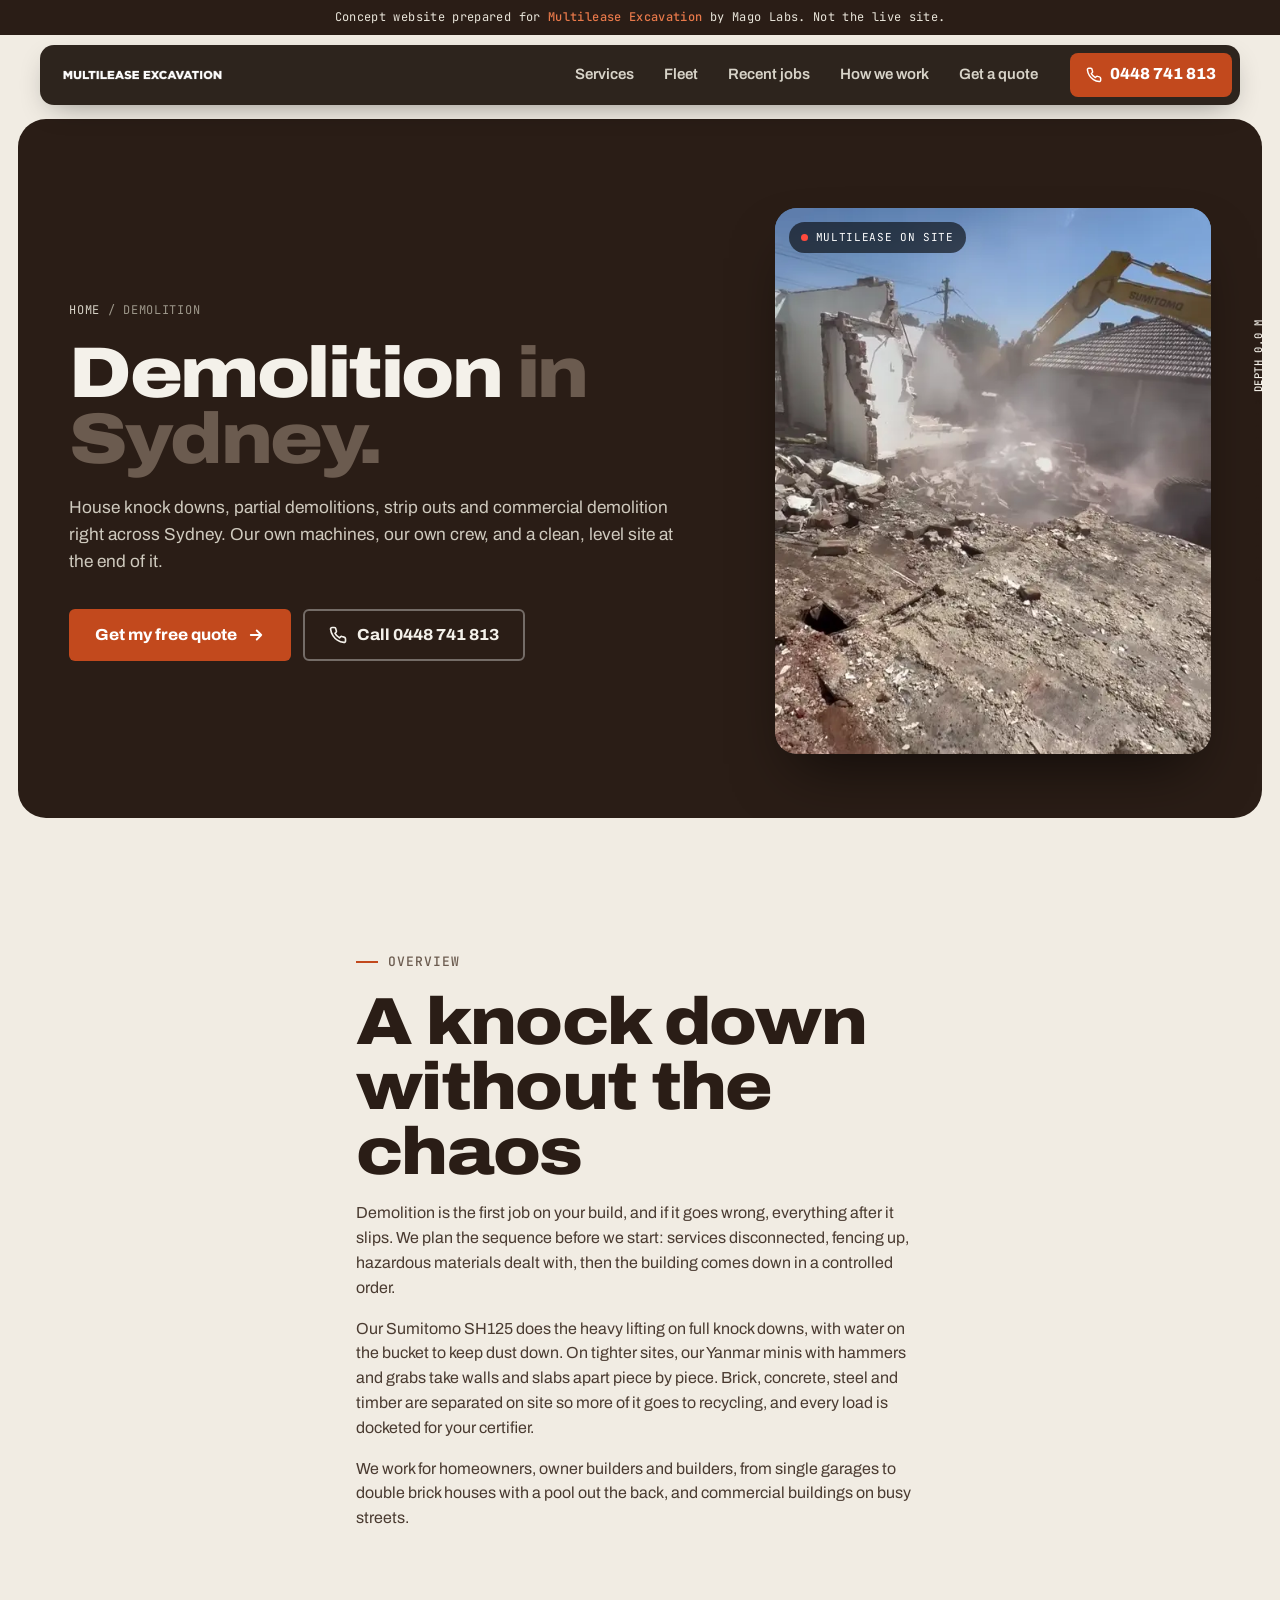
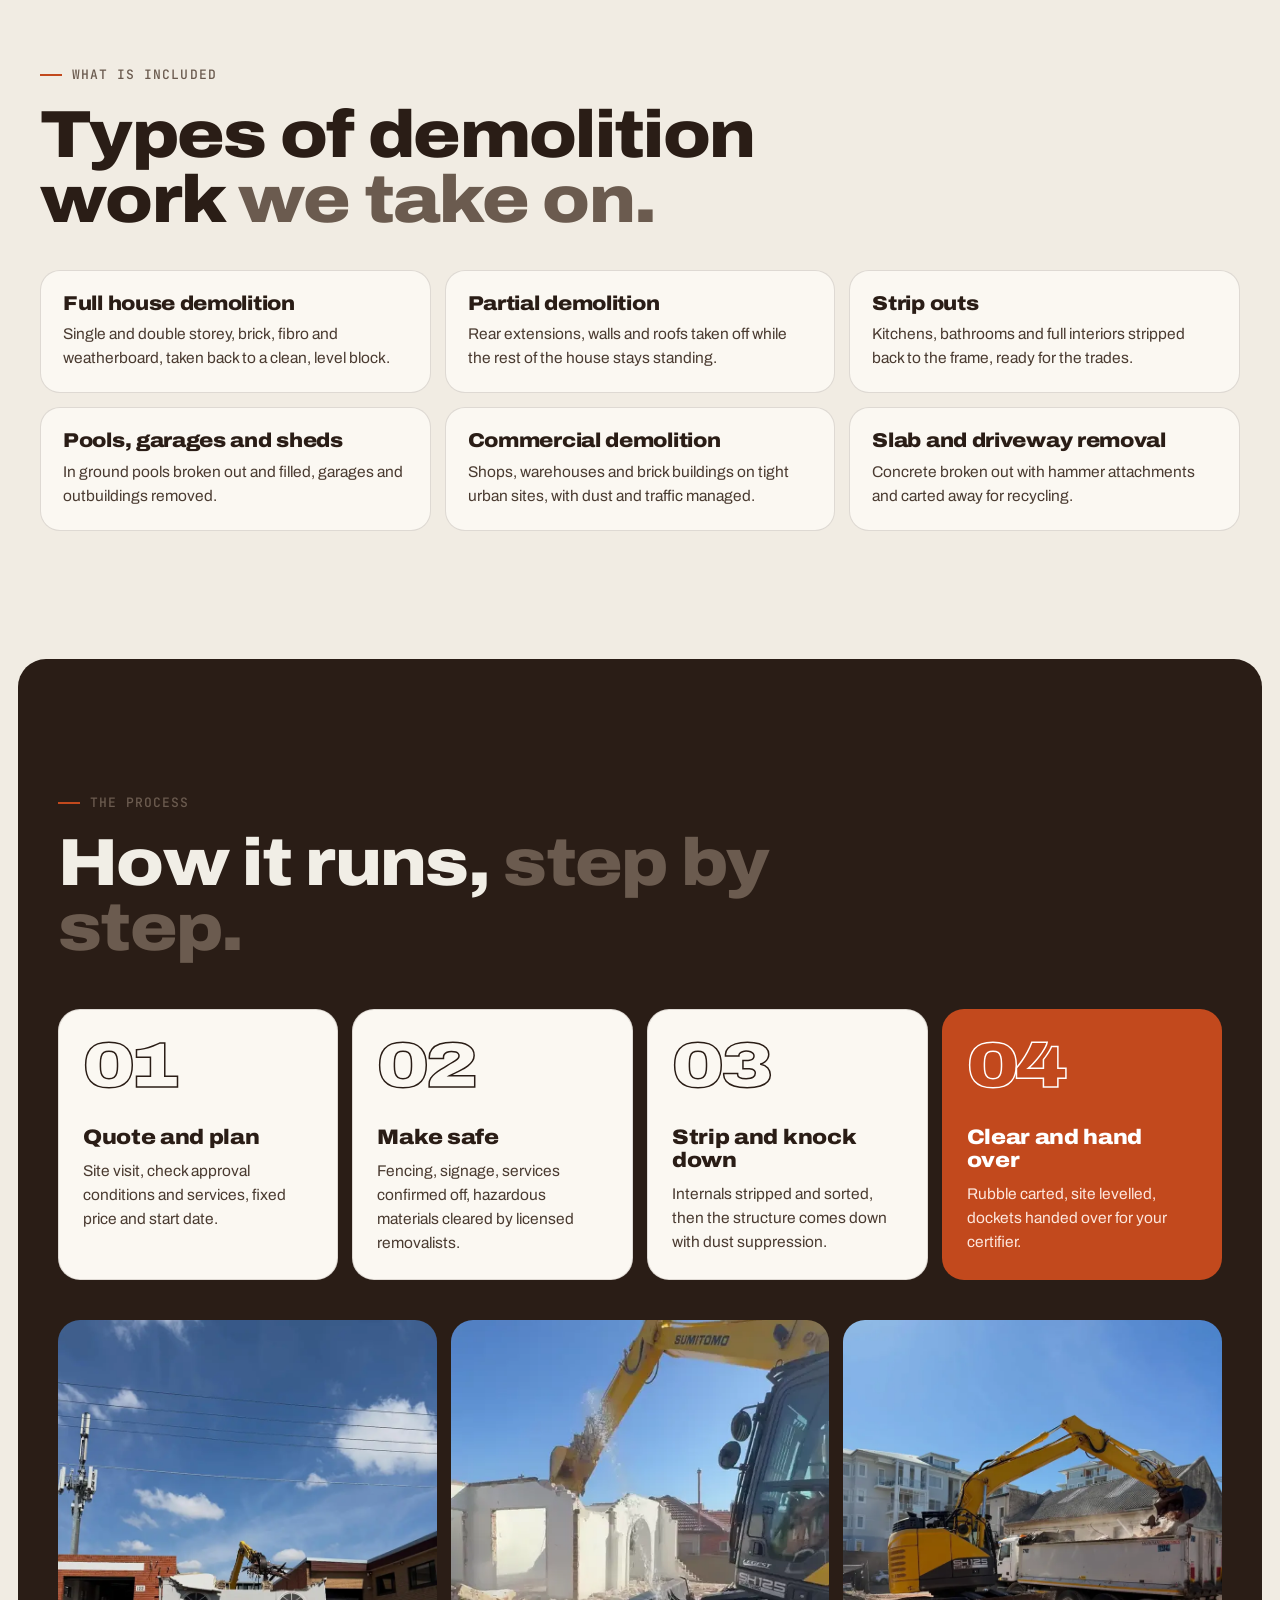
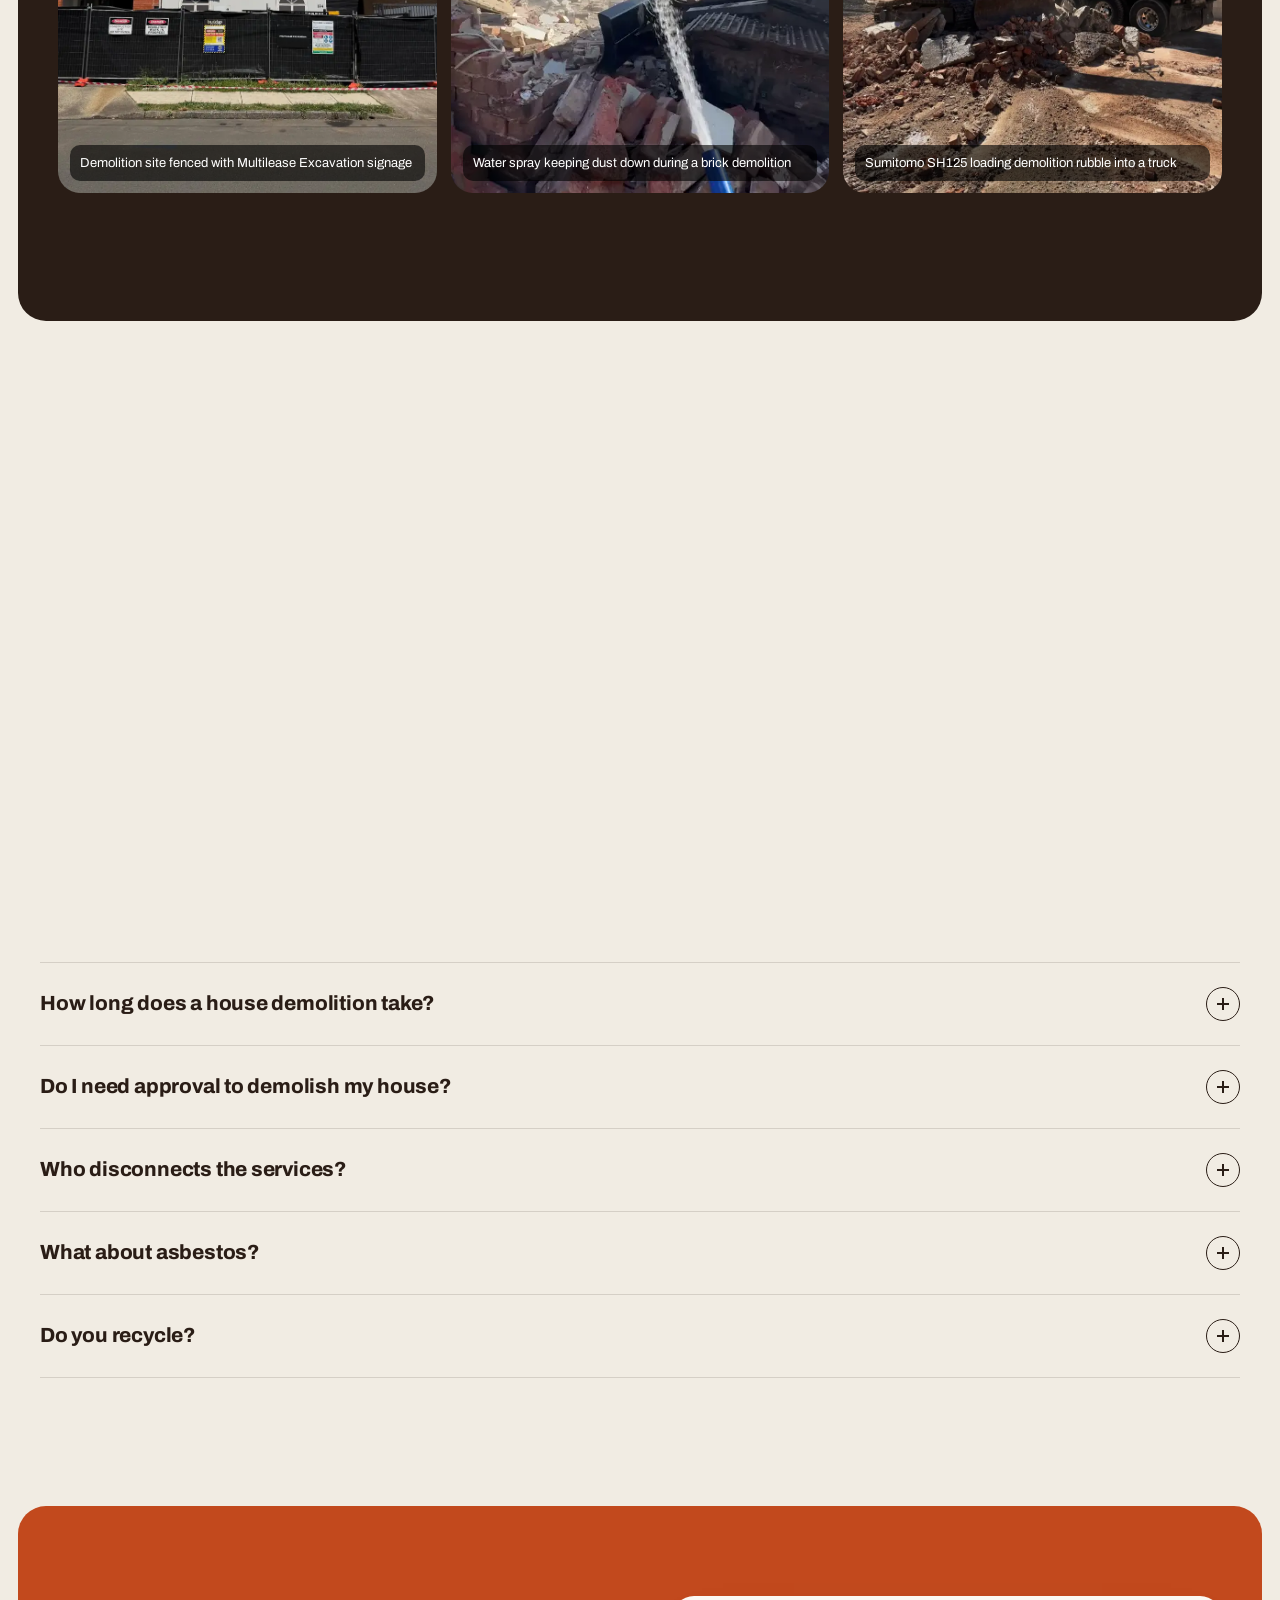
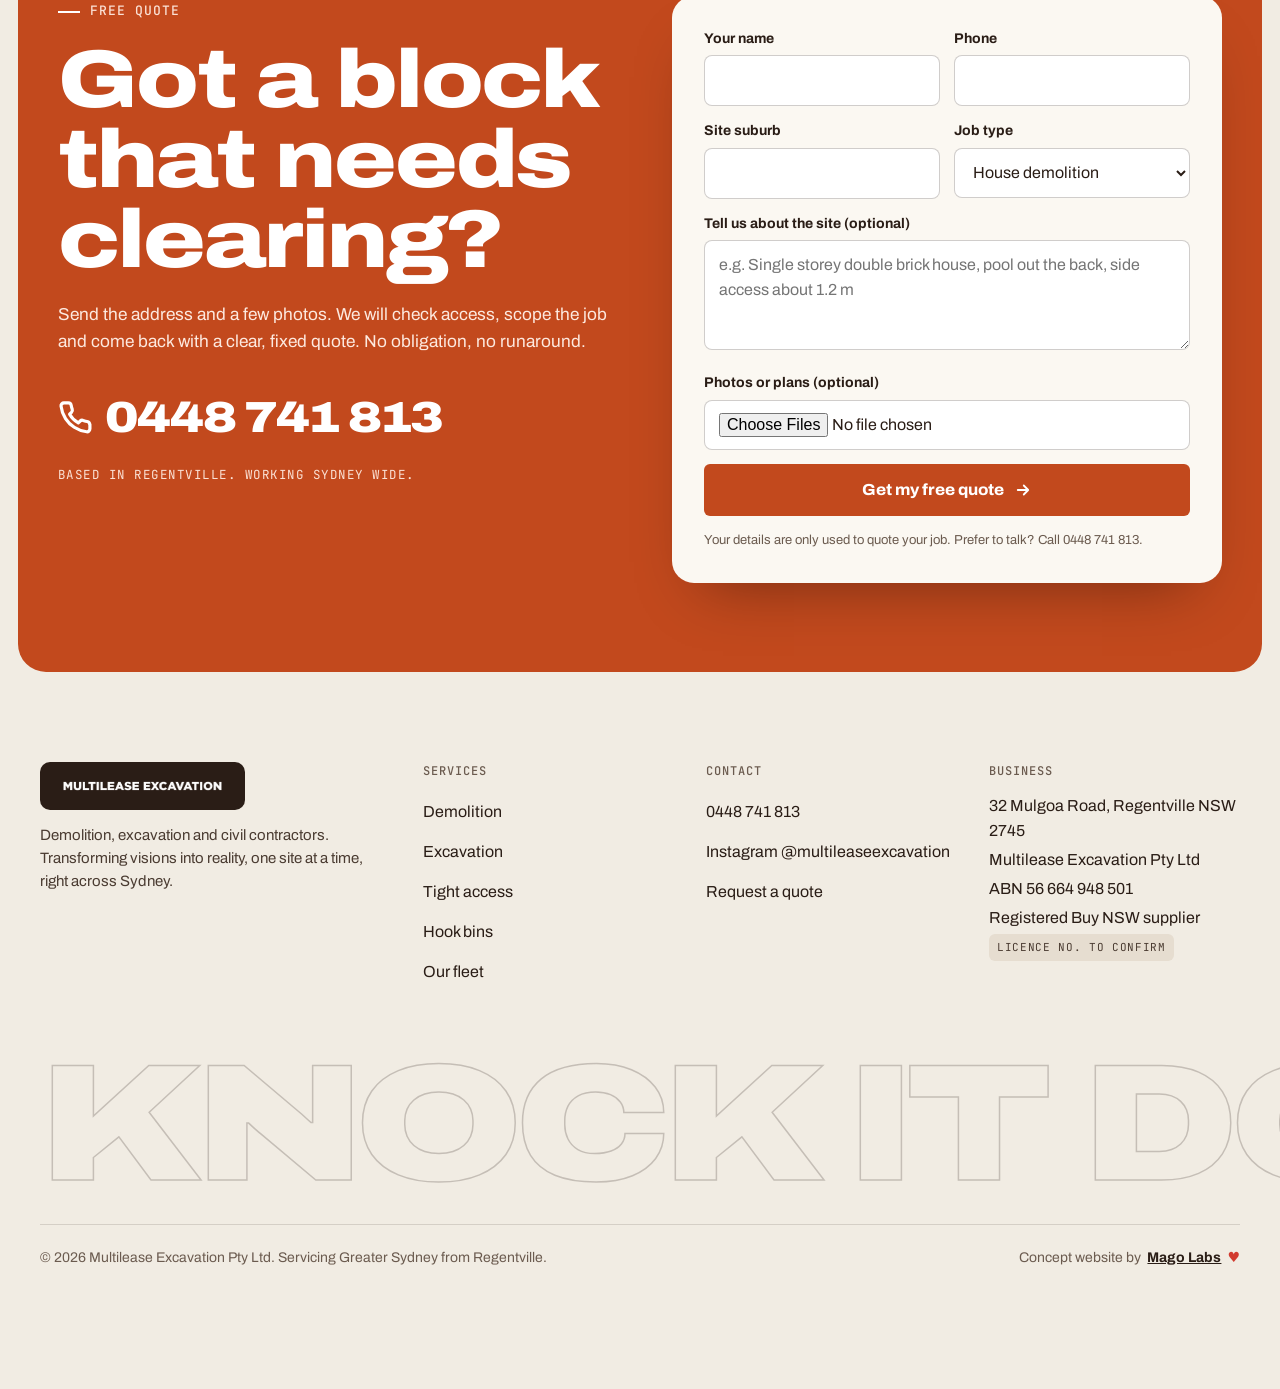
==== demolition-sydney.html @ 4585ec2b "Add Multilease Excavation concept website Homepage plus demolition, excavation, tight access and hoo" ====
<!doctype html>
<html lang="en-AU">
<head>
<meta charset="utf-8">
<meta name="viewport" content="width=device-width, initial-scale=1, viewport-fit=cover">
<title>Demolition Sydney | House & Commercial Demolition | Multilease Excavation</title>
<meta name="description" content="House, garage, pool and commercial demolition across Sydney. Strip outs, partial demos and full knock downs with our own machines, dust control and recycling. Free quote.">
<meta name="robots" content="noindex, nofollow">
<meta name="theme-color" content="#2a1d16">
<meta property="og:type" content="website">
<meta property="og:title" content="Demolition Sydney | House & Commercial Demolition | Multilease Excavation">
<meta property="og:description" content="House, garage, pool and commercial demolition across Sydney. Strip outs, partial demos and full knock downs with our own machines, dust control and recycling. Free quote.">
<meta property="og:image" content="media/sh125-loading.webp">
<meta property="og:locale" content="en_AU">
<link rel="icon" href="media/apple-touch-icon.png">
<link rel="apple-touch-icon" href="media/apple-touch-icon.png">
<link rel="preconnect" href="https://fonts.googleapis.com">
<link rel="preconnect" href="https://fonts.gstatic.com" crossorigin>
<link href="https://fonts.googleapis.com/css2?family=Archivo:wdth,wght@62..125,400..900&family=JetBrains+Mono:wght@500&display=swap" rel="stylesheet">
<script>document.documentElement.classList.add('js')</script>
<script type="application/ld+json">{"@context": "https://schema.org", "@type": "GeneralContractor", "name": "Multilease Excavation Pty Ltd", "alternateName": "Multilease Excavation", "description": "Sydney demolition and excavation contractor with its own fleet: house and commercial demolition, strip outs, bulk and tight access excavation, site clean up and hook bins.", "telephone": "+61 448 741 813", "image": "media/sh125-loading.webp", "logo": "media/logo-square.png", "address": {"@type": "PostalAddress", "streetAddress": "32 Mulgoa Road", "addressLocality": "Regentville", "addressRegion": "NSW", "postalCode": "2745", "addressCountry": "AU"}, "areaServed": [{"@type": "City", "name": "Sydney"}, "Penrith", "Western Sydney", "Inner West", "North Shore", "South West Sydney"], "identifier": {"@type": "PropertyValue", "propertyID": "ABN", "value": "56 664 948 501"}, "sameAs": ["https://www.instagram.com/multileaseexcavation/"], "knowsAbout": ["Demolition", "Excavation", "Tight access excavation", "Strip outs", "Site clean up", "Hook bins", "OSD tank excavation"]}</script>
<script type="application/ld+json">{"@context": "https://schema.org", "@type": "FAQPage", "mainEntity": [{"@type": "Question", "name": "How long does a house demolition take?", "acceptedAnswer": {"@type": "Answer", "text": "Most single houses come down and are carted away in a few days to a week once the site is made safe. Double brick, pools, slabs and tight access add time. We give you a start date and a realistic finish date in the quote."}}, {"@type": "Question", "name": "Do I need approval to demolish my house?", "acceptedAnswer": {"@type": "Answer", "text": "Usually yes. In NSW most demolitions need a DA or a complying development certificate. Your builder or certifier normally organises it, and we work to the conditions on that approval."}}, {"@type": "Question", "name": "Who disconnects the services?", "acceptedAnswer": {"@type": "Answer", "text": "Electricity, gas, water and sewer must be disconnected or capped before demolition. We tell you exactly what needs to be done and when, so nothing holds up the start date."}}, {"@type": "Question", "name": "What about asbestos?", "acceptedAnswer": {"@type": "Answer", "text": "Asbestos is removed by a licensed removalist under NSW rules before the main demolition, and a clearance certificate is issued. We have taken down asbestos garages and plan the job around it."}}, {"@type": "Question", "name": "Do you recycle?", "acceptedAnswer": {"@type": "Answer", "text": "Yes. Brick, concrete, steel, timber and green waste are separated on site wherever possible, so less goes to landfill."}}]}</script>
<script type="application/ld+json">{"@context": "https://schema.org", "@type": "BreadcrumbList", "itemListElement": [{"@type": "ListItem", "position": 1, "name": "Home", "item": "index.html"}, {"@type": "ListItem", "position": 2, "name": "Demolition", "item": "demolition-sydney.html"}]}</script>
<script type="application/ld+json">{"@context": "https://schema.org", "@type": "Service", "serviceType": "Demolition", "provider": {"@type": "GeneralContractor", "name": "Multilease Excavation Pty Ltd", "telephone": "+61 448 741 813"}, "areaServed": {"@type": "City", "name": "Sydney"}, "description": "House, garage, pool and commercial demolition across Sydney. Strip outs, partial demos and full knock downs with our own machines, dust control and recycling. Free quote."}</script>
<style>:root{
  --bg:#f1ece3; --card:#fbf8f2; --ink:#2a1d16; --ink-2:#4a3b31; --muted:#6b5b4f;
  --line:rgba(42,29,22,.14); --accent:#c2491d; --accent-ink:#fff; --accent-dk:#963511; --accent-lt:#e8794a;
  --r-card:28px; --r-btn:6px; --max:1320px; --gut:clamp(16px,4vw,40px);
  --ease:cubic-bezier(.2,.7,.1,1); --ease-out:cubic-bezier(.16,1,.3,1);
  --font:"Archivo",system-ui,-apple-system,"Segoe UI",sans-serif;
  --mono:"JetBrains Mono",ui-monospace,SFMono-Regular,Menlo,monospace;
}
*{box-sizing:border-box;margin:0;padding:0}
html{-webkit-text-size-adjust:100%;scroll-behavior:smooth;scroll-padding-top:96px}
body{background:var(--bg);color:var(--ink);font-family:var(--font);font-size:clamp(16px,1.1vw,18px);line-height:1.55;-webkit-font-smoothing:antialiased;-webkit-tap-highlight-color:transparent;overflow-x:hidden}
img,video{display:block;max-width:100%}
a{color:inherit}
button,input,select,textarea{font:inherit;color:inherit}
:focus-visible{outline:3px solid var(--accent);outline-offset:3px;border-radius:4px}
.wrap{max-width:var(--max);margin:0 auto;padding:0 var(--gut)}
.sr{position:absolute;width:1px;height:1px;overflow:hidden;clip:rect(0 0 0 0);white-space:nowrap}
.skip{position:absolute;left:-999px;top:8px;z-index:200;background:var(--ink);color:#fff;padding:10px 14px;border-radius:6px}
.skip:focus{left:8px}

/* type */
.label{font-family:var(--mono);font-size:13px;font-weight:500;letter-spacing:.08em;text-transform:uppercase;color:var(--muted);display:inline-flex;align-items:center;gap:10px}
.label::before{content:"";width:22px;height:2px;background:var(--accent)}
.dark .label{color:#b9b4a8}
h1,h2,h3{font-weight:850;font-stretch:112%;letter-spacing:-.025em;line-height:.98}
h2{font-size:clamp(38px,5.2vw,68px);margin-top:18px}
h2 .soft,h1 .soft{color:var(--muted)}
.dark h2 .soft{color:#8f8a7e}
h3{font-size:clamp(22px,2vw,28px);line-height:1.08;letter-spacing:-.015em}
.lede{font-size:clamp(17px,1.35vw,20px);color:var(--ink-2);max-width:62ch;margin-top:22px}
.dark .lede{color:#c9c4b8}
.mono{font-family:var(--mono);font-size:12.5px;letter-spacing:.04em;text-transform:uppercase}

/* buttons */
.btn{display:inline-flex;align-items:center;justify-content:center;gap:10px;min-height:52px;padding:0 24px;border-radius:var(--r-btn);font-weight:750;font-stretch:105%;text-decoration:none;border:2px solid transparent;cursor:pointer;position:relative;overflow:hidden;isolation:isolate;transition:transform .2s var(--ease-out)}
.btn:active{transform:translateY(1px) scale(.985)}
.btn-primary{background:var(--accent);color:var(--accent-ink)}
.btn-primary::after{content:"";position:absolute;inset:0;background:var(--accent-dk);transform:translateY(101%);transition:transform .45s var(--ease-out);z-index:-1}
.btn-primary:hover{color:#fff}
.btn-primary:hover::after{transform:translateY(0)}
.btn-ghost{border-color:currentColor;background:transparent}
.btn-ghost:hover{background:rgba(255,255,255,.08)}
.btn svg{width:18px;height:18px;flex:none}
.btn .arrow{transition:transform .35s var(--ease-out)}
.btn:hover .arrow{transform:translateX(4px)}

/* demo banner */
.demo-banner{background:var(--ink);color:#e9e5da;font-family:var(--mono);font-size:12px;letter-spacing:.03em;text-align:center;padding:9px 16px;line-height:1.4}
.demo-banner strong{color:var(--accent-lt);font-weight:500}

/* header */
.header{position:sticky;top:10px;z-index:90;padding:0 var(--gut);margin-top:10px}
.nav{max-width:var(--max);margin:0 auto;background:rgba(31,21,15,.93);backdrop-filter:blur(10px);-webkit-backdrop-filter:blur(10px);border-radius:14px;display:flex;align-items:center;gap:18px;padding:8px 8px 8px 18px;color:#f3f0e8;box-shadow:0 10px 30px -12px rgba(0,0,0,.45)}
.brand{display:flex;align-items:center;flex:none;min-height:44px}
.brand img{height:20px;width:auto}
.nav-links{display:flex;gap:2px;margin-left:auto;list-style:none}
.nav-links a{display:flex;align-items:center;min-height:44px;padding:0 14px;text-decoration:none;font-size:15px;font-weight:600;color:#d8d4c9;border-radius:8px;transition:color .2s,background .2s}
.nav-links a:hover{color:#fff;background:rgba(255,255,255,.07)}
.nav-call{display:inline-flex;align-items:center;gap:8px;min-height:44px;padding:0 16px;border-radius:8px;background:var(--accent);color:#fff;font-weight:800;text-decoration:none;white-space:nowrap}
.nav-call svg{width:16px;height:16px}
.menu-btn{display:none;margin-left:auto;width:44px;height:44px;border:0;background:transparent;color:#fff;cursor:pointer;border-radius:8px}
.menu-btn span{display:block;width:20px;height:2px;background:currentColor;margin:5px auto;transition:transform .3s var(--ease-out),opacity .2s}
.menu-open .menu-btn span:nth-child(1){transform:translateY(7px) rotate(45deg)}
.menu-open .menu-btn span:nth-child(2){opacity:0}
.menu-open .menu-btn span:nth-child(3){transform:translateY(-7px) rotate(-45deg)}
@media (max-width:960px){
  .nav-links{display:none;position:absolute;left:var(--gut);right:var(--gut);top:calc(100% + 8px);flex-direction:column;background:#1f150f;border-radius:14px;padding:10px}
  .menu-open .nav-links{display:flex}
  .nav-links a{font-size:18px;min-height:52px}
  .menu-btn{display:block}
  .nav-call .t{display:none}
  .nav-call{padding:0 14px}
}

/* sections */
section{position:relative}
.sec{padding:clamp(72px,10vw,150px) 0}
.band{background:var(--ink);color:#f1eee6;border-radius:var(--r-card);margin:0 clamp(8px,1.4vw,18px)}
.head{max-width:860px}
.head-row{display:flex;justify-content:space-between;align-items:flex-end;gap:32px;flex-wrap:wrap}

/* hero */
.hero{margin:14px clamp(8px,1.4vw,18px) 0;background:var(--ink);color:#f4f1ea;border-radius:var(--r-card);overflow:hidden;position:relative}
.hero::before{content:"";position:absolute;inset:0;background:repeating-linear-gradient(90deg,rgba(255,255,255,.035) 0 1px,transparent 1px 120px);pointer-events:none}
.hero-grid{display:grid;grid-template-columns:1.25fr .9fr;gap:clamp(24px,4vw,64px);align-items:center;padding:clamp(48px,7vw,96px) clamp(20px,4vw,64px) clamp(40px,5vw,72px);max-width:1440px;margin:0 auto;position:relative}
.hero h1{font-size:clamp(56px,8.4vw,124px);line-height:.9;letter-spacing:-.035em;font-stretch:118%}
.hero h1 .kicker{display:flex;align-items:center;gap:10px;font-family:var(--mono);font-size:13px;font-weight:500;letter-spacing:.1em;text-transform:uppercase;color:#bdb8ac;margin-bottom:26px;font-stretch:100%}
.hero h1 .kicker i{width:8px;height:8px;border-radius:50%;background:var(--accent-lt);box-shadow:0 0 0 0 rgba(232,121,74,.6);animation:ping 2.2s infinite}
@keyframes ping{70%{box-shadow:0 0 0 10px rgba(232,121,74,0)}100%{box-shadow:0 0 0 0 rgba(232,121,74,0)}}
.hero h1 .ln{display:block;overflow:hidden;padding-bottom:.06em}
.hero h1 .ln>span{display:inline-block}
.hero h1 .ln.y>span{color:var(--accent-lt)}
.hero .lede{color:#cfcabe;max-width:54ch}
.hero-ctas{display:flex;flex-wrap:wrap;gap:12px;margin-top:34px}
.hero-ctas .btn-ghost{color:#f4f1ea;border-color:rgba(255,255,255,.35)}
.chips{display:flex;flex-wrap:wrap;gap:8px;margin-top:34px;list-style:none}
.chips li{font-family:var(--mono);font-size:12px;letter-spacing:.04em;text-transform:uppercase;border:1px solid rgba(255,255,255,.18);border-radius:999px;padding:8px 12px;color:#d6d1c5}
.hero-media{position:relative;justify-self:end;width:min(100%,460px)}
.vcard{position:relative;border-radius:22px;overflow:hidden;background:#222;aspect-ratio:4/5;box-shadow:0 30px 60px -20px rgba(0,0,0,.6)}
.vcard video,.vcard img{width:100%;height:100%;object-fit:cover}
.vcard .tag{position:absolute;left:14px;top:14px;display:flex;align-items:center;gap:8px;background:rgba(0,0,0,.6);backdrop-filter:blur(6px);color:#fff;border-radius:999px;padding:7px 12px;font-family:var(--mono);font-size:11px;letter-spacing:.06em;text-transform:uppercase}
.vcard .tag i{width:7px;height:7px;border-radius:50%;background:#ff4a3d}
.hero-media .mini{position:absolute;left:-18%;bottom:-6%;width:44%;aspect-ratio:3/4;border-radius:16px;overflow:hidden;border:4px solid var(--ink);box-shadow:0 20px 40px -12px rgba(0,0,0,.6)}
.hero-media .mini img{width:100%;height:100%;object-fit:cover}
.hero-media .spec{position:absolute;right:-10px;top:12%;background:var(--accent);color:#fff;border-radius:12px;padding:12px 14px;font-family:var(--mono);font-size:11.5px;line-height:1.35;text-transform:uppercase;letter-spacing:.04em;box-shadow:0 14px 30px -10px rgba(0,0,0,.5)}
.hero-media .spec b{display:block;font-family:var(--font);font-size:26px;font-weight:900;font-stretch:115%;letter-spacing:-.02em;text-transform:none}
@media (max-width:960px){
  .hero-grid{grid-template-columns:1fr}
  .hero-media{justify-self:center;width:min(86%,420px);margin:20px auto 30px}
  .hero-media .mini{left:-10%}
  .hero-media .spec{right:-6px}
}

/* marquee */
.proof{padding:28px 0 0}
.marquee{overflow:hidden;border-block:1px solid var(--line);padding:16px 0;mask-image:linear-gradient(90deg,transparent,#000 8%,#000 92%,transparent)}
.marquee-track{display:flex;gap:48px;width:max-content;animation:mq 38s linear infinite}
.marquee span{font-weight:800;font-stretch:115%;font-size:clamp(18px,2vw,26px);letter-spacing:-.01em;display:flex;align-items:center;gap:48px;white-space:nowrap}
.marquee span::after{content:"";width:10px;height:10px;background:var(--accent);transform:rotate(45deg)}
@keyframes mq{to{transform:translateX(-50%)}}
.stats{display:grid;grid-template-columns:repeat(4,1fr);gap:0;margin-top:clamp(36px,5vw,64px)}
.stat{padding:8px 24px 8px 0;border-right:1px solid var(--line);margin-right:24px}
.stat:last-child{border:0;margin:0}
.stat b{display:block;white-space:nowrap;font-size:clamp(44px,5vw,76px);font-weight:900;font-stretch:120%;letter-spacing:-.04em;line-height:.95}
.stat b small{font-size:.45em;letter-spacing:0;margin-left:4px}
.stat p{color:var(--muted);font-size:15px;margin-top:10px;max-width:28ch}
@media (max-width:860px){.stats{grid-template-columns:1fr 1fr;row-gap:32px}.stat b{font-size:clamp(40px,12vw,56px)}.stat:nth-child(2){border:0;margin:0}}

/* problem */
.problem-grid{display:grid;grid-template-columns:1.1fr .9fr;gap:clamp(32px,6vw,96px);align-items:start}
.quote-stack{display:grid;gap:12px;margin-top:8px}
.qbubble{background:var(--card);border:1px solid var(--line);border-radius:18px;padding:18px 20px;font-size:17px;line-height:1.45}
.qbubble small{display:block;font-family:var(--mono);font-size:11.5px;text-transform:uppercase;letter-spacing:.05em;color:var(--muted);margin-top:8px}
.qbubble:nth-child(2){margin-left:10%}
.qbubble:nth-child(3){margin-left:4%}
.answer{margin-top:28px;font-size:clamp(22px,2.2vw,30px);font-weight:800;font-stretch:110%;letter-spacing:-.02em;line-height:1.15}
.answer mark{background:linear-gradient(transparent 58%,rgba(194,73,29,.32) 58%);color:inherit;padding:0 2px}
@media (max-width:860px){.problem-grid{grid-template-columns:1fr}}

/* services */
.svc-grid{display:grid;grid-template-columns:repeat(6,1fr);gap:14px;margin-top:clamp(40px,5vw,64px)}
.svc{grid-column:span 2;background:var(--card);border:1px solid var(--line);border-radius:var(--r-card);padding:26px;display:flex;flex-direction:column;gap:14px;text-decoration:none;position:relative;overflow:hidden;min-height:300px;transition:transform .4s var(--ease-out),box-shadow .4s var(--ease-out)}
.svc:nth-child(4),.svc:nth-child(5){grid-column:span 3}
.svc:hover{transform:translateY(-4px);box-shadow:0 24px 40px -24px rgba(0,0,0,.35)}
.svc .num{font-family:var(--mono);font-size:12px;color:var(--muted)}
.svc h3{margin-top:auto}
.svc p{color:var(--ink-2);font-size:16px}
.svc .go{display:inline-flex;align-items:center;gap:8px;font-weight:750;font-size:15px}
.svc .go svg{width:16px;height:16px;transition:transform .35s var(--ease-out)}
.svc:hover .go svg{transform:translateX(5px)}
.svc .thumb{position:absolute;right:-30px;top:-30px;width:150px;height:150px;border-radius:50%;overflow:hidden;opacity:.95;transition:transform .6s var(--ease-out)}
.svc .thumb img{width:100%;height:100%;object-fit:cover}
.svc:hover .thumb{transform:scale(1.08) rotate(-4deg)}
.svc.feature{background:var(--ink);color:#f1eee6;border-color:transparent}
.svc.feature p{color:#c9c4b8}
.svc.feature .num{color:#9d978a}
@media (max-width:960px){.svc,.svc:nth-child(4),.svc:nth-child(5){grid-column:span 3}}
@media (max-width:640px){.svc-grid{grid-template-columns:1fr}.svc,.svc:nth-child(4),.svc:nth-child(5){grid-column:auto;min-height:0;padding-top:120px}}

/* story */
.story{padding:clamp(72px,10vw,140px) 0}
.story-steps{list-style:none;display:grid;gap:28px;margin-top:48px}
.step{display:grid;grid-template-columns:1fr 1fr;gap:28px;align-items:center}
.step .media{border-radius:22px;overflow:hidden;aspect-ratio:4/5;background:#222;max-height:72vh}
.step .media img,.step .media video{width:100%;height:100%;object-fit:cover}
.step .n{font-family:var(--mono);color:var(--accent-lt);font-size:13px;letter-spacing:.08em}
.step h3{font-size:clamp(30px,3.6vw,52px);margin:10px 0 14px;font-stretch:115%}
.step p{color:#c9c4b8;max-width:44ch}
@media (max-width:760px){.step{grid-template-columns:1fr}.step .media{aspect-ratio:4/3}}
/* pinned mode (desktop, motion allowed) */
.story.pin{padding:0}
.story.pin .story-scroller{height:calc(var(--steps) * 85vh + 100vh);position:relative}
.story.pin .story-sticky{position:sticky;top:0;height:100vh;padding-top:110px!important;display:grid;grid-template-columns:1fr 1fr;gap:clamp(32px,5vw,80px);align-items:center;padding:96px clamp(20px,4vw,64px) 40px;max-width:1440px;margin:0 auto}
.story.pin .story-steps{display:block;position:relative;margin:0;height:100%}
.story.pin .step{position:absolute;inset:0;display:block;opacity:0;transition:opacity .5s var(--ease)}
.story.pin .step.on{opacity:1}
.story.pin .step .copy{position:absolute;left:0;top:50%;transform:translateY(-40%);transition:transform .7s var(--ease-out)}
.story.pin .step.on .copy{transform:translateY(-50%)}
.story.pin .step .media{display:none}
.story-stage{display:none}
.story.pin .story-stage{display:block;position:relative;height:min(calc(100vh - 210px),720px);aspect-ratio:4/5;justify-self:center;align-self:start;border-radius:24px;overflow:hidden;background:#111}
.story-stage .layer{position:absolute;inset:0;opacity:0;transform:scale(1.08);transition:opacity .7s var(--ease),transform 1.2s var(--ease-out)}
.story-stage .layer.on{opacity:1;transform:scale(1)}
.story-stage .layer img,.story-stage .layer video{width:100%;height:100%;object-fit:cover}
.story.pin .story-left{display:flex;flex-direction:column;height:100%;padding-bottom:60px}
.story.pin .story-left .head h2{font-size:clamp(34px,3.6vw,54px)}
.story.pin .story-steps{flex:1}
.rail{display:none}
.story.pin .rail{display:block;position:absolute;left:clamp(20px,4vw,64px);right:clamp(20px,4vw,64px);bottom:34px;height:46px}
.rail .track{position:absolute;left:0;right:0;bottom:6px;height:2px;background:rgba(255,255,255,.16)}
.rail .fill{position:absolute;left:0;bottom:6px;height:2px;width:100%;background:var(--accent-lt);transform-origin:left;transform:scaleX(0)}
.rail .dig{position:absolute;left:0;bottom:8px;width:54px;height:34px;color:var(--accent-lt);will-change:transform}
.rail .ticks{position:absolute;left:0;right:0;bottom:-18px;display:flex;justify-content:space-between;font-family:var(--mono);font-size:10.5px;color:#8f8a7e;text-transform:uppercase;letter-spacing:.06em}

/* fleet */
.fleet-top{display:grid;grid-template-columns:1fr 1fr;gap:clamp(24px,5vw,80px);align-items:end}
.gate{background:var(--card);border:1px solid var(--line);border-radius:22px;padding:22px 24px}
.gate label{display:flex;justify-content:space-between;align-items:baseline;gap:12px;font-weight:700}
.gate output{font-family:var(--font);font-weight:900;font-stretch:120%;font-size:40px;letter-spacing:-.03em;line-height:1}
.gate input[type=range]{width:100%;margin:18px 0 8px;accent-color:var(--ink);height:44px;cursor:pointer}
.gate .scale{display:flex;justify-content:space-between;font-family:var(--mono);font-size:11px;color:var(--muted)}
.gate .verdict{margin-top:12px;font-size:15px;color:var(--ink-2);min-height:3em}
.fleet{display:grid;grid-template-columns:repeat(5,1fr);gap:12px;margin-top:40px;list-style:none}
.mach{background:var(--card);border:1px solid var(--line);border-radius:22px;overflow:hidden;display:flex;flex-direction:column;transition:opacity .4s,filter .4s,transform .4s var(--ease-out)}
.mach .ph{aspect-ratio:1/1;overflow:hidden;position:relative}
.mach .ph img{width:100%;height:100%;object-fit:cover;transition:transform .8s var(--ease-out)}
.mach:hover .ph img{transform:scale(1.05)}
.mach .fit{position:absolute;left:10px;top:10px;font-family:var(--mono);font-size:11px;text-transform:uppercase;letter-spacing:.06em;border-radius:999px;padding:6px 10px;background:var(--accent);color:#fff;font-weight:500}
.mach .bd{padding:16px 16px 18px;display:flex;flex-direction:column;gap:6px;flex:1}
.mach h3{font-size:20px}
.mach .meta{font-family:var(--mono);font-size:11.5px;color:var(--muted);text-transform:uppercase;letter-spacing:.04em}
.mach p{font-size:14.5px;color:var(--ink-2)}
.mach.no{opacity:.45;filter:grayscale(1)}
.mach.no .fit{background:#d7d3c9;color:#4a473f}
.foot-note{font-size:14px;color:var(--muted);margin-top:18px;max-width:80ch}
@media (max-width:1100px){.fleet{grid-template-columns:repeat(3,1fr)}}
@media (max-width:860px){.fleet-top{grid-template-columns:1fr}}
@media (max-width:640px){.fleet{grid-template-columns:1fr 1fr}.mach h3{font-size:17px}.mach p{display:none}}

/* projects */
.rail-wrap{margin-top:44px}
.prj-rail{display:flex;gap:16px;overflow-x:auto;scroll-snap-type:x mandatory;padding:4px var(--gut) 22px max(var(--gut),calc((100vw - var(--max))/2 + var(--gut)));scroll-padding-left:max(var(--gut),calc((100vw - var(--max))/2 + var(--gut)));scrollbar-width:thin;scrollbar-color:#8f8a7e transparent;overscroll-behavior-x:contain}
.prj{flex:0 0 clamp(270px,27vw,370px);scroll-snap-align:start;border-radius:var(--r-card);overflow:hidden;background:#1f150f;color:#fff;display:flex;flex-direction:column;border:1px solid rgba(255,255,255,.08)}
.prj .pm{position:relative;aspect-ratio:4/5;overflow:hidden;background:#140d09}
.prj .pm video,.prj .pm img{position:absolute;inset:0;width:100%;height:100%;object-fit:cover;transition:transform 1s var(--ease-out)}
.prj:hover .pm video,.prj:hover .pm img{transform:scale(1.04)}
.prj .pm::after{content:"";position:absolute;inset:0;background:linear-gradient(180deg,rgba(0,0,0,.5) 0%,transparent 26%);pointer-events:none}
.prj .top{position:absolute;left:16px;right:16px;top:14px;z-index:1;display:flex;justify-content:space-between;gap:10px;font-family:var(--mono);font-size:11.5px;text-transform:uppercase;letter-spacing:.06em}
.prj .bt{padding:18px 20px 22px;flex:1}
.prj .big{display:block;font-size:clamp(30px,2.6vw,40px);font-weight:900;font-stretch:120%;letter-spacing:-.04em;line-height:.95;color:var(--accent-lt)}
.prj h3{font-size:20px;margin-top:8px}
.prj p{font-size:14.5px;color:#d9cfc4;margin-top:8px}
.prj.text .pm{background:radial-gradient(circle,rgba(255,255,255,.08) 1.2px,transparent 1.6px) 0 0/14px 14px,var(--accent);display:grid;place-items:center}
.prj.text .pm::after{display:none}
.prj.text .pm .big{color:#fff;font-size:clamp(64px,6.4vw,104px)}
.rail-btns{display:flex;gap:8px}
.rail-btns button{width:48px;height:48px;border-radius:50%;border:1.5px solid rgba(255,255,255,.35);background:transparent;color:#fff;cursor:pointer;display:grid;place-items:center;transition:background .2s}
.rail-btns button:hover{background:rgba(255,255,255,.1)}
.rail-btns svg{width:18px;height:18px}

/* compare */
.compare{display:grid;grid-template-columns:1fr 1fr;gap:14px;margin-top:48px}
.col{border-radius:var(--r-card);padding:clamp(24px,3vw,40px)}
.col.them{background:var(--card);border:1px solid var(--line)}
.col.us{background:var(--ink);color:#f1eee6}
.col h3{font-size:clamp(22px,2.2vw,30px);margin-bottom:22px}
.col ul{list-style:none;display:grid;gap:14px}
.col li{display:grid;grid-template-columns:26px 1fr;gap:10px;font-size:16.5px}
.col li svg{width:22px;height:22px;margin-top:2px}
.col.them li{color:var(--ink-2)}
.col.us li svg{color:var(--accent-lt)}
.dont{margin-top:28px;font-size:clamp(20px,2vw,26px);font-weight:800;font-stretch:110%;letter-spacing:-.015em;max-width:40ch}
@media (max-width:760px){.compare{grid-template-columns:1fr}}

/* process */
.steps4{display:grid;grid-template-columns:repeat(4,1fr);gap:14px;margin-top:48px;list-style:none;counter-reset:s}
.steps4 li{background:var(--card);border:1px solid var(--line);border-radius:22px;padding:24px;position:relative;overflow:hidden}
.steps4 li::before{counter-increment:s;content:"0" counter(s);display:block;font-weight:900;font-stretch:125%;font-size:64px;letter-spacing:-.05em;line-height:1;color:transparent;-webkit-text-stroke:1.5px var(--ink);margin-bottom:28px}
.steps4 h3{font-size:21px;margin-bottom:10px}
.steps4 p{font-size:15.5px;color:var(--ink-2)}
.steps4 li:last-child{background:var(--accent);border-color:transparent;color:#fff}
.steps4 li:last-child p{color:#fde6dc}
.steps4 li:last-child::before{-webkit-text-stroke-color:#fff}
@media (max-width:960px){.steps4{grid-template-columns:1fr 1fr}}
@media (max-width:560px){.steps4{grid-template-columns:1fr}}

/* reviews + area */
.split{display:grid;grid-template-columns:1fr 1fr;gap:14px;margin-top:48px}
.review{background:var(--card);border:2px dashed rgba(42,29,22,.25);border-radius:var(--r-card);padding:clamp(24px,3vw,40px)}
.review .stars{color:var(--accent);font-size:22px;letter-spacing:3px}
.review blockquote{font-size:clamp(19px,1.8vw,24px);font-weight:700;letter-spacing:-.01em;line-height:1.3;margin:16px 0}
.ph-note{display:inline-block;font-family:var(--mono);font-size:11px;text-transform:uppercase;letter-spacing:.06em;background:#e6ddd0;color:#4a3b31;border-radius:6px;padding:5px 8px}
.area{background:var(--ink);color:#f1eee6;border-radius:var(--r-card);padding:clamp(24px,3vw,40px);position:relative;overflow:hidden}
.area h3{font-size:clamp(24px,2.4vw,32px)}
.area ul{list-style:none;display:flex;flex-wrap:wrap;gap:8px;margin-top:20px}
.area li{border:1px solid rgba(255,255,255,.2);border-radius:999px;padding:8px 14px;font-size:15px}
.area li.base{background:var(--accent);color:#fff;border-color:transparent;font-weight:700}
.area p{color:#c9c4b8;margin-top:16px;font-size:15.5px}
@media (max-width:860px){.split{grid-template-columns:1fr}}

/* faq */
.faq{margin-top:40px;border-top:1px solid var(--line)}
.faq details{border-bottom:1px solid var(--line)}
.faq summary{list-style:none;cursor:pointer;display:flex;justify-content:space-between;gap:20px;align-items:center;padding:24px 0;font-size:clamp(18px,1.6vw,22px);font-weight:750;letter-spacing:-.01em;min-height:44px}
.faq summary::-webkit-details-marker{display:none}
.faq summary i{flex:none;width:34px;height:34px;border-radius:50%;border:1.5px solid var(--ink);position:relative;transition:transform .35s var(--ease-out),background .2s}
.faq summary i::before,.faq summary i::after{content:"";position:absolute;left:50%;top:50%;width:12px;height:2px;background:currentColor;transform:translate(-50%,-50%)}
.faq summary i::after{transform:translate(-50%,-50%) rotate(90deg)}
.faq details[open] summary i{transform:rotate(45deg);background:var(--accent);border-color:var(--accent);color:#fff}
.faq .a{padding:0 0 26px;color:var(--ink-2);max-width:75ch}

/* cta */
.cta{background:var(--accent);color:#fff;border-radius:var(--r-card);margin:0 clamp(8px,1.4vw,18px);padding:clamp(48px,7vw,100px) 0;overflow:hidden;position:relative}
.cta-grid{display:grid;grid-template-columns:1fr 1fr;gap:clamp(32px,5vw,80px);align-items:start}
.cta h2{font-size:clamp(44px,6.4vw,92px);font-stretch:120%}
.cta .label{color:#fbe1d5}
.cta .label::before{background:#fff}
.cta .lede{color:#fde9df}
.cta-phone{display:inline-flex;align-items:center;gap:12px;margin-top:28px;font-size:clamp(28px,3.4vw,46px);font-weight:900;font-stretch:118%;letter-spacing:-.03em;text-decoration:none;min-height:44px}
.cta-phone svg{width:.8em;height:.8em}
form.quote{background:var(--card);color:var(--ink);border-radius:22px;padding:clamp(20px,2.6vw,32px);display:grid;grid-template-columns:1fr 1fr;gap:14px;box-shadow:0 30px 60px -30px rgba(0,0,0,.4)}
.quote .full{grid-column:1/-1}
.quote label{display:block;font-size:14px;font-weight:700;margin-bottom:6px}
.quote input,.quote select,.quote textarea{width:100%;min-height:50px;border:1.5px solid rgba(42,29,22,.22);border-radius:8px;background:#fff;padding:12px 14px;font-size:16px;transition:border-color .2s,box-shadow .2s}
.quote textarea{min-height:110px;resize:vertical}
.quote input:focus,.quote select:focus,.quote textarea:focus{outline:none;border-color:var(--ink);box-shadow:0 0 0 3px rgba(194,73,29,.3)}
.quote .btn{width:100%}
.quote .fine{font-size:13px;color:var(--muted)}
.quote .ok{display:none;background:var(--ink);color:#fff;border-radius:10px;padding:14px 16px;font-size:15px}
.quote.sent .ok{display:block}
@media (max-width:860px){.cta-grid{grid-template-columns:1fr}}
@media (max-width:520px){form.quote{grid-template-columns:1fr}}

/* footer */
footer{padding:clamp(56px,7vw,96px) 0 120px;position:relative;overflow:hidden}
.foot-grid{display:grid;grid-template-columns:1.4fr 1fr 1fr 1fr;gap:32px}
.foot-grid h4{font-family:var(--mono);font-size:12px;letter-spacing:.08em;text-transform:uppercase;color:var(--muted);margin-bottom:14px;font-weight:500}
.foot-grid ul{list-style:none;display:grid;gap:4px}
.foot-grid a{text-decoration:none;display:inline-flex;min-height:36px;align-items:center}
.foot-grid a:hover{text-decoration:underline}
.foot-logo{background:var(--ink);display:inline-flex;border-radius:10px;padding:14px 18px}
.foot-logo img{height:20px;width:auto}
.foot-grid p{color:var(--ink-2);font-size:15px;margin-top:14px;max-width:36ch}
.giant{font-weight:900;font-stretch:125%;letter-spacing:-.05em;line-height:.85;font-size:clamp(64px,13vw,220px);color:transparent;-webkit-text-stroke:1.5px rgba(42,29,22,.22);white-space:nowrap;margin-top:64px;will-change:transform}
.legal{display:flex;flex-wrap:wrap;justify-content:space-between;gap:12px;margin-top:28px;padding-top:22px;border-top:1px solid var(--line);font-size:14px;color:var(--muted)}
.legal a{color:var(--ink);font-weight:700}
.credit{display:inline-flex;align-items:center;gap:6px}
.credit .beat{display:inline-block;color:#d23b2f;animation:beat 1.6s ease-in-out infinite}
@keyframes beat{0%,60%,100%{transform:scale(1)}20%{transform:scale(1.25)}40%{transform:scale(.95)}}
@media (max-width:860px){.foot-grid{grid-template-columns:1fr 1fr}}
@media (max-width:520px){.foot-grid{grid-template-columns:1fr}}

/* mobile sticky bar */
.mbar{position:fixed;left:10px;right:10px;bottom:calc(10px + env(safe-area-inset-bottom));z-index:95;display:none;grid-template-columns:1fr 1fr;gap:8px;background:rgba(31,21,15,.93);backdrop-filter:blur(10px);-webkit-backdrop-filter:blur(10px);padding:8px;border-radius:14px;transform:translateY(140%);transition:transform .45s var(--ease-out)}
.mbar.show{transform:none}
.mbar a{min-height:50px;font-size:16px}
.mbar .btn-ghost{color:#fff;border-color:rgba(255,255,255,.3)}
@media (max-width:760px){.mbar{display:grid}}

/* depth gauge */
.gauge{position:fixed;right:14px;top:50%;transform:translateY(-50%);z-index:80;display:none;flex-direction:column;align-items:center;gap:8px;font-family:var(--mono);font-size:10.5px;letter-spacing:.06em;text-transform:uppercase;color:var(--muted);pointer-events:none}
.gauge .bar{width:6px;height:180px;border-radius:6px;background:repeating-linear-gradient(180deg,rgba(42,29,22,.25) 0 1px,transparent 1px 12px);position:relative;overflow:hidden;border:1px solid var(--line)}
.gauge .lvl{position:absolute;left:0;right:0;top:0;height:100%;background:var(--accent);transform-origin:top;transform:scaleY(0)}
.gauge .val{writing-mode:vertical-rl;transform:rotate(180deg);color:var(--ink);font-weight:500}
.gauge.on-dark{color:#b9b4a8}
.gauge.on-dark .val{color:#f1eee6}
@media (min-width:1180px){.js .gauge{display:flex}}

/* service page bits */
.page-hero{margin:14px clamp(8px,1.4vw,18px) 0;background:var(--ink);color:#f4f1ea;border-radius:var(--r-card);overflow:hidden}
.page-hero .hero-grid{grid-template-columns:1.2fr .8fr}
.page-hero h1{font-size:clamp(44px,5.6vw,88px);line-height:.92;letter-spacing:-.035em;font-stretch:116%}
.crumbs{font-family:var(--mono);font-size:12px;text-transform:uppercase;letter-spacing:.06em;color:#9d978a;margin-bottom:22px}
.crumbs a{color:#d6d1c5;text-decoration:none}
.crumbs a:hover{text-decoration:underline}
.prose{max-width:72ch}
.prose p{margin-top:16px;color:var(--ink-2)}
.prose h2{margin-bottom:6px}
.incl{display:grid;grid-template-columns:repeat(3,1fr);gap:14px;margin-top:36px;list-style:none}
.incl li{background:var(--card);border:1px solid var(--line);border-radius:20px;padding:22px}
.incl h3{font-size:20px;margin-bottom:8px}
.incl p{font-size:15.5px;color:var(--ink-2)}
.gal{display:grid;grid-template-columns:repeat(3,1fr);gap:14px;margin-top:40px}
.gal figure{border-radius:22px;overflow:hidden;aspect-ratio:4/5;background:#222;position:relative}
.gal img,.gal video{width:100%;height:100%;object-fit:cover}
.gal figcaption{position:absolute;left:12px;bottom:12px;right:12px;background:rgba(0,0,0,.6);color:#fff;border-radius:10px;padding:8px 10px;font-size:13px}
@media (max-width:860px){.incl{grid-template-columns:1fr}.gal{grid-template-columns:1fr 1fr}.page-hero .hero-grid{grid-template-columns:1fr}}
@media (max-width:520px){.gal{grid-template-columns:1fr}}

/* reveal: only hides when JS is running */
.js [data-reveal]{opacity:0;transform:translateY(28px);transition:opacity .9s var(--ease-out),transform .9s var(--ease-out)}
.js [data-reveal].in{opacity:1;transform:none}
.js .hero h1 .ln>span{transform:translateY(105%);transition:transform 1.1s var(--ease-out)}
.js .hero h1.go .ln>span{transform:none}
.js .hero h1 .ln:nth-child(3)>span{transition-delay:.12s}
@media (prefers-reduced-motion:reduce){
  *,*::before,*::after{animation:none!important;transition:none!important}
  .js [data-reveal]{opacity:1;transform:none}
  .js .hero h1 .ln>span{transform:none}
  html{scroll-behavior:auto}
}

/* ground cross-section */
.strata-sec{padding:clamp(64px,8vw,120px) 0 0}
.strata{position:relative;margin-top:clamp(36px,5vw,56px);border-radius:var(--r-card);overflow:hidden;isolation:isolate}
.grass{height:22px;margin-bottom:-2px;background:conic-gradient(from 150deg at 50% 0%,transparent 0 60deg,#6f7a3c 60deg 0) 0 0/9px 16px repeat-x,conic-gradient(from 155deg at 50% 0%,transparent 0 50deg,#58632e 50deg 0) 4px 4px/13px 12px repeat-x,linear-gradient(#58632e,#58632e) 0 100%/100% 7px no-repeat;position:relative;z-index:6}
.stratum{position:relative;display:grid;min-height:150px;grid-template-columns:170px 1fr auto;gap:clamp(16px,3vw,48px);align-items:center;padding:calc(clamp(26px,3vw,40px) + 20px) clamp(20px,3vw,40px) clamp(26px,3vw,40px);margin-top:-20px;clip-path:polygon(0 14px,5% 6px,11% 17px,18% 9px,24% 20px,31% 4px,39% 15px,46% 8px,53% 19px,61% 3px,68% 13px,76% 6px,83% 18px,90% 5px,96% 14px,100% 8px,100% 100%,0 100%);color:#fff}
.stratum:first-of-type{margin-top:0;clip-path:none;padding-top:clamp(26px,3vw,40px)}
.stratum .depth{display:flex;flex-direction:column;gap:4px;border-left:2px solid currentColor;padding-left:14px;opacity:.9}
.stratum .depth .mono{font-size:12px;letter-spacing:.1em}
.stratum .depth .m{font-weight:800;font-stretch:115%;font-size:18px;letter-spacing:-.01em}
.stratum h3{font-size:clamp(22px,2.2vw,30px)}
.stratum h3 span{display:block;font-family:var(--mono);font-size:12.5px;font-weight:500;letter-spacing:.08em;text-transform:uppercase;opacity:.8;margin-bottom:8px;font-stretch:100%}
.stratum p{margin-top:8px;max-width:58ch;font-size:16px;opacity:.88}
.stratum .num{text-align:right}
.stratum .num b{display:block;font-weight:900;font-stretch:122%;font-size:clamp(44px,5.4vw,84px);letter-spacing:-.045em;line-height:.9;white-space:nowrap}
.stratum .num .mono{display:block;margin-top:8px;font-size:12px;opacity:.85}
.topsoil{z-index:1;background:radial-gradient(circle,rgba(255,255,255,.07) 1.2px,transparent 1.6px) 0 0/14px 14px,radial-gradient(circle,rgba(0,0,0,.18) 1.5px,transparent 2px) 7px 5px/19px 17px,#4b3426}
.clay{z-index:2;background:radial-gradient(ellipse 6px 3px,rgba(255,255,255,.09) 60%,transparent 70%) 0 0/28px 16px,radial-gradient(circle,rgba(0,0,0,.12) 1.4px,transparent 2px) 9px 7px/17px 13px,#97552f}
.shale{z-index:3;background:repeating-linear-gradient(-8deg,rgba(255,255,255,.07) 0 2px,transparent 2px 11px),repeating-linear-gradient(-8deg,rgba(0,0,0,.12) 0 1px,transparent 1px 23px),#615d57}
.sandstone{z-index:4;color:var(--ink);background:repeating-linear-gradient(176deg,rgba(120,72,30,.13) 0 3px,transparent 3px 19px),repeating-linear-gradient(181deg,rgba(255,255,255,.18) 0 2px,transparent 2px 31px),radial-gradient(circle,rgba(120,72,30,.18) 1.2px,transparent 1.6px) 0 0/11px 11px,#d7b684}
.bedrock{z-index:5;background:repeating-linear-gradient(35deg,rgba(255,255,255,.035) 0 1px,transparent 1px 16px),repeating-linear-gradient(-35deg,rgba(255,255,255,.035) 0 1px,transparent 1px 16px),var(--ink)}
.bedrock .num b{color:var(--accent-lt)}
.js .stratum[data-reveal]{opacity:1;transform:none}
.js .stratum[data-reveal] .job,.js .stratum[data-reveal] .num,.js .stratum[data-reveal] .depth{opacity:0;transition:opacity .8s var(--ease-out),transform .9s var(--ease-out);transition-delay:inherit}
.js .stratum[data-reveal] .job{transform:translateX(-36px)}
.js .stratum[data-reveal] .num{transform:translateX(36px)}
.js .stratum[data-reveal] .depth{transform:translateY(-10px)}
.js .stratum[data-reveal].in .job,.js .stratum[data-reveal].in .num,.js .stratum[data-reveal].in .depth{opacity:1;transform:none}
.js .stratum[data-reveal]::after{content:"";position:absolute;inset:0;background:inherit;filter:brightness(.55);transform-origin:right;transition:transform 1s var(--ease-out);transition-delay:inherit;pointer-events:none}
.js .stratum[data-reveal].in::after{transform:scaleX(0)}
@media (max-width:860px){
  .stratum{grid-template-columns:1fr auto;row-gap:14px}
  .stratum .depth{grid-column:1/-1;flex-direction:row;gap:12px;align-items:baseline}
  .stratum .num b{font-size:clamp(36px,11vw,56px)}
}
@media (max-width:520px){.stratum{grid-template-columns:1fr}.stratum .num{text-align:left;display:flex;align-items:baseline;gap:10px}.stratum .num .mono{margin:0}}
@media (prefers-reduced-motion:reduce){.js .stratum[data-reveal] .job,.js .stratum[data-reveal] .num,.js .stratum[data-reveal] .depth{opacity:1;transform:none}.js .stratum[data-reveal]::after{display:none}}
</style>
</head>
<body>
<a class="skip" href="#main">Skip to content</a>
<div class="demo-banner" role="note">Concept website prepared for <strong>Multilease Excavation</strong> by Mago Labs. Not the live site.</div>
<header class="header">
  <nav class="nav" aria-label="Main">
    <a class="brand" href="index.html" aria-label="Multilease Excavation home"><img src="media/logo-wordmark-white.png" alt="Multilease Excavation" width="898" height="106"></a>
    <ul class="nav-links" id="nav-links">
      <li><a href="index.html#services">Services</a></li>
      <li><a href="index.html#fleet">Fleet</a></li>
      <li><a href="index.html#jobs">Recent jobs</a></li>
      <li><a href="index.html#how">How we work</a></li>
      <li><a href="index.html#quote">Get a quote</a></li>
    </ul>
    <a class="nav-call" href="tel:+61448741813"><svg viewBox="0 0 24 24" fill="none" stroke="currentColor" stroke-width="2.2" stroke-linecap="round" stroke-linejoin="round" aria-hidden="true"><path d="M22 16.9v3a2 2 0 0 1-2.2 2 19.8 19.8 0 0 1-8.6-3.1 19.5 19.5 0 0 1-6-6A19.8 19.8 0 0 1 2.1 4.2 2 2 0 0 1 4.1 2h3a2 2 0 0 1 2 1.7c.1.9.4 1.8.7 2.7a2 2 0 0 1-.5 2.1L8 9.8a16 16 0 0 0 6 6l1.3-1.3a2 2 0 0 1 2.1-.4c.9.3 1.8.6 2.7.7a2 2 0 0 1 1.7 2z"/></svg><span class="t">0448 741 813</span><span class="sr">Call 0448 741 813</span></a>
    <button class="menu-btn" aria-label="Open menu" aria-expanded="false" aria-controls="nav-links"><span></span><span></span><span></span></button>
  </nav>
</header>
<div class="gauge" data-max="6" aria-hidden="true"><span class="val">Depth 0.0 m</span><span class="bar"><span class="lvl"></span></span></div>

<main id="main">
<section class="page-hero" aria-labelledby="h1">
  <div class="hero-grid">
    <div>
      <p class="crumbs"><a href="index.html">Home</a> / Demolition</p>
      <h1 id="h1">Demolition <span class="soft">in Sydney.</span></h1>
      <p class="lede" style="color:#cfcabe">House knock downs, partial demolitions, strip outs and commercial demolition right across Sydney. Our own machines, our own crew, and a clean, level site at the end of it.</p>
      <div class="hero-ctas"><a class="btn btn-primary" href="#quote">Get my free quote <svg class="arrow" viewBox="0 0 24 24" fill="none" stroke="currentColor" stroke-width="2.4" stroke-linecap="round" stroke-linejoin="round" aria-hidden="true"><path d="M5 12h14M13 6l6 6-6 6"/></svg></a><a class="btn btn-ghost" href="tel:+61448741813"><svg viewBox="0 0 24 24" fill="none" stroke="currentColor" stroke-width="2.2" stroke-linecap="round" stroke-linejoin="round" aria-hidden="true"><path d="M22 16.9v3a2 2 0 0 1-2.2 2 19.8 19.8 0 0 1-8.6-3.1 19.5 19.5 0 0 1-6-6A19.8 19.8 0 0 1 2.1 4.2 2 2 0 0 1 4.1 2h3a2 2 0 0 1 2 1.7c.1.9.4 1.8.7 2.7a2 2 0 0 1-.5 2.1L8 9.8a16 16 0 0 0 6 6l1.3-1.3a2 2 0 0 1 2.1-.4c.9.3 1.8.6 2.7.7a2 2 0 0 1 1.7 2z"/></svg>Call 0448 741 813</a></div>
    </div>
    <div class="hero-media"><div class="vcard"><img src="media/hero-demolition.webp" alt="" width="540" height="720" fetchpriority="high" style="position:absolute;inset:0"><video muted loop playsinline preload="none" poster="media/hero-demolition.webp" data-src="media/hero-demolition.mp4" aria-label="Sumitomo excavator demolishing a brick house in Sydney" style="position:relative"></video><span class="tag"><i></i>Multilease on site</span></div></div>
  </div>
</section>
<section class="sec"><div class="wrap prose" data-reveal><span class="label">Overview</span><h2>A knock down without the chaos</h2><p>Demolition is the first job on your build, and if it goes wrong, everything after it slips. We plan the sequence before we start: services disconnected, fencing up, hazardous materials dealt with, then the building comes down in a controlled order.</p><p>Our Sumitomo SH125 does the heavy lifting on full knock downs, with water on the bucket to keep dust down. On tighter sites, our Yanmar minis with hammers and grabs take walls and slabs apart piece by piece. Brick, concrete, steel and timber are separated on site so more of it goes to recycling, and every load is docketed for your certifier.</p><p>We work for homeowners, owner builders and builders, from single garages to double brick houses with a pool out the back, and commercial buildings on busy streets.</p></div></section>
<section class="sec" style="padding-top:0" id="strip-out"><div class="wrap"><div class="head" data-reveal><span class="label">What is included</span><h2>Types of demolition work <span class="soft">we take on.</span></h2></div><ul class="incl"><li data-reveal data-delay="0"><h3>Full house demolition</h3><p>Single and double storey, brick, fibro and weatherboard, taken back to a clean, level block.</p></li><li data-reveal data-delay="60"><h3>Partial demolition</h3><p>Rear extensions, walls and roofs taken off while the rest of the house stays standing.</p></li><li data-reveal data-delay="120"><h3>Strip outs</h3><p>Kitchens, bathrooms and full interiors stripped back to the frame, ready for the trades.</p></li><li data-reveal data-delay="180"><h3>Pools, garages and sheds</h3><p>In ground pools broken out and filled, garages and outbuildings removed.</p></li><li data-reveal data-delay="240"><h3>Commercial demolition</h3><p>Shops, warehouses and brick buildings on tight urban sites, with dust and traffic managed.</p></li><li data-reveal data-delay="300"><h3>Slab and driveway removal</h3><p>Concrete broken out with hammer attachments and carted away for recycling.</p></li></ul></div></section>
<section class="band sec"><div class="wrap"><div class="head" data-reveal><span class="label">The process</span><h2>How it runs, <span class="soft">step by step.</span></h2></div><ol class="steps4" style="color:var(--ink)"><li data-reveal data-delay="0"><h3>Quote and plan</h3><p>Site visit, check approval conditions and services, fixed price and start date.</p></li><li data-reveal data-delay="80"><h3>Make safe</h3><p>Fencing, signage, services confirmed off, hazardous materials cleared by licensed removalists.</p></li><li data-reveal data-delay="160"><h3>Strip and knock down</h3><p>Internals stripped and sorted, then the structure comes down with dust suppression.</p></li><li data-reveal data-delay="240"><h3>Clear and hand over</h3><p>Rubble carted, site levelled, dockets handed over for your certifier.</p></li></ol>
<div class="gal"><figure data-reveal><img src="media/site-fence.webp" alt="Demolition site fenced with Multilease Excavation signage" loading="lazy" width="825" height="1100"><figcaption>Demolition site fenced with Multilease Excavation signage</figcaption></figure><figure data-reveal><video class="" muted loop playsinline preload="none" poster="media/water-suppression.webp" data-src="media/water-suppression.mp4" aria-label="Water spray keeping dust down during a brick demolition"></video><figcaption>Water spray keeping dust down during a brick demolition</figcaption></figure><figure data-reveal><img src="media/sh125-loading.webp" alt="Sumitomo SH125 loading demolition rubble into a truck" loading="lazy" width="825" height="1100"><figcaption>Sumitomo SH125 loading demolition rubble into a truck</figcaption></figure></div></div></section>
<section class="sec"><div class="wrap split" style="margin-top:0">
  <div class="review" data-reveal><div class="stars" aria-label="5 out of 5">&#9733;&#9733;&#9733;&#9733;&#9733;</div><blockquote>A Google review about this service goes here, with the customer's name and suburb.</blockquote><span class="ph-note">Placeholder on this concept site</span></div>
  <div class="area" data-reveal data-delay="100"><h3>Other services</h3><ul><li><a href="excavation-sydney.html">Excavation</a></li><li><a href="tight-access-excavation-sydney.html">Tight access</a></li><li><a href="hook-bins-sydney.html">Hook bins</a></li><li><a href="index.html#fleet">Our fleet</a></li></ul><p>Based in Regentville, working across Greater Sydney: Western Sydney, the Inner West, the North Shore and South West Sydney.</p></div>
</div></section>
<section class="sec" style="padding-top:0"><div class="wrap"><div class="head" data-reveal><span class="label">Questions</span><h2>Demolition <span class="soft">FAQs.</span></h2></div><div class="faq"><details><summary>How long does a house demolition take?<i aria-hidden="true"></i></summary><div class="a"><p>Most single houses come down and are carted away in a few days to a week once the site is made safe. Double brick, pools, slabs and tight access add time. We give you a start date and a realistic finish date in the quote.</p></div></details><details><summary>Do I need approval to demolish my house?<i aria-hidden="true"></i></summary><div class="a"><p>Usually yes. In NSW most demolitions need a DA or a complying development certificate. Your builder or certifier normally organises it, and we work to the conditions on that approval.</p></div></details><details><summary>Who disconnects the services?<i aria-hidden="true"></i></summary><div class="a"><p>Electricity, gas, water and sewer must be disconnected or capped before demolition. We tell you exactly what needs to be done and when, so nothing holds up the start date.</p></div></details><details><summary>What about asbestos?<i aria-hidden="true"></i></summary><div class="a"><p>Asbestos is removed by a licensed removalist under NSW rules before the main demolition, and a clearance certificate is issued. We have taken down asbestos garages and plan the job around it.</p></div></details><details><summary>Do you recycle?<i aria-hidden="true"></i></summary><div class="a"><p>Yes. Brick, concrete, steel, timber and green waste are separated on site wherever possible, so less goes to landfill.</p></div></details></div></div></section>
<section class="cta" id="quote" aria-labelledby="cta-h">
  <div class="wrap cta-grid">
    <div data-reveal>
      <span class="label">Free quote</span>
      <h2 id="cta-h">Got a block that needs clearing?</h2>
      <p class="lede">Send the address and a few photos. We will check access, scope the job and come back with a clear, fixed quote. No obligation, no runaround.</p>
      <a class="cta-phone" href="tel:+61448741813"><svg viewBox="0 0 24 24" fill="none" stroke="currentColor" stroke-width="2.2" stroke-linecap="round" stroke-linejoin="round" aria-hidden="true"><path d="M22 16.9v3a2 2 0 0 1-2.2 2 19.8 19.8 0 0 1-8.6-3.1 19.5 19.5 0 0 1-6-6A19.8 19.8 0 0 1 2.1 4.2 2 2 0 0 1 4.1 2h3a2 2 0 0 1 2 1.7c.1.9.4 1.8.7 2.7a2 2 0 0 1-.5 2.1L8 9.8a16 16 0 0 0 6 6l1.3-1.3a2 2 0 0 1 2.1-.4c.9.3 1.8.6 2.7.7a2 2 0 0 1 1.7 2z"/></svg>0448 741 813</a>
      <p class="mono" style="margin-top:14px;color:#fbe1d5">Based in Regentville. Working Sydney wide.</p>
    </div>
    <form class="quote" data-reveal data-delay="120" novalidate>
      <div><label for="q-name">Your name</label><input id="q-name" name="name" autocomplete="name" required></div>
      <div><label for="q-phone">Phone</label><input id="q-phone" name="phone" type="tel" autocomplete="tel" inputmode="tel" required></div>
      <div><label for="q-sub">Site suburb</label><input id="q-sub" name="suburb" autocomplete="address-level2" required></div>
      <div><label for="q-job">Job type</label><select id="q-job" name="job"><option>House demolition</option><option>Commercial demolition</option><option>Strip out / partial demolition</option><option>Bulk excavation</option><option>Tight access excavation</option><option>Footings, OSD tank or pool dig</option><option>Site clean up</option><option>Hook bin</option><option>Not sure yet</option></select></div>
      <div class="full"><label for="q-msg">Tell us about the site (optional)</label><textarea id="q-msg" name="message" placeholder="e.g. Single storey double brick house, pool out the back, side access about 1.2 m"></textarea></div>
      <div class="full"><label for="q-file">Photos or plans (optional)</label><input id="q-file" name="files" type="file" accept="image/*,.pdf" multiple></div>
      <div class="full"><button class="btn btn-primary" type="submit">Get my free quote <svg class="arrow" viewBox="0 0 24 24" fill="none" stroke="currentColor" stroke-width="2.4" stroke-linecap="round" stroke-linejoin="round" aria-hidden="true"><path d="M5 12h14M13 6l6 6-6 6"/></svg></button></div>
      <p class="full fine">Your details are only used to quote your job. Prefer to talk? Call 0448 741 813.</p>
      <p class="full ok" tabindex="-1" role="status">Thanks. On the live site this goes straight to the Multilease inbox. This is a concept demo, so nothing was sent.</p>
    </form>
  </div>
</section>

</main>
<footer>
  <div class="wrap">
    <div class="foot-grid">
      <div>
        <a class="foot-logo" href="index.html" aria-label="Multilease Excavation home"><img src="media/logo-wordmark-white.png" alt="Multilease Excavation" width="898" height="106" loading="lazy"></a>
        <p>Demolition, excavation and civil contractors. Transforming visions into reality, one site at a time, right across Sydney.</p>
      </div>
      <div><h4>Services</h4><ul><li><a href="demolition-sydney.html">Demolition</a></li><li><a href="excavation-sydney.html">Excavation</a></li><li><a href="tight-access-excavation-sydney.html">Tight access</a></li><li><a href="hook-bins-sydney.html">Hook bins</a></li><li><a href="index.html#fleet">Our fleet</a></li></ul></div>
      <div><h4>Contact</h4><ul>
        <li><a href="tel:+61448741813">0448 741 813</a></li>
        <li><a href="https://www.instagram.com/multileaseexcavation/" rel="noopener" target="_blank">Instagram @multileaseexcavation</a></li>
        <li><a href="index.html#quote">Request a quote</a></li></ul></div>
      <div><h4>Business</h4><ul>
        <li>32 Mulgoa Road, Regentville NSW 2745</li>
        <li>Multilease Excavation Pty Ltd</li>
        <li>ABN 56 664 948 501</li>
        <li>Registered Buy NSW supplier</li>
        <li><span class="ph-note">Licence no. to confirm</span></li></ul></div>
    </div>
    <div class="giant" aria-hidden="true">KNOCK IT DOWN. DIG IT OUT.</div>
    <div class="legal">
      <span>&copy; 2026 Multilease Excavation Pty Ltd. Servicing Greater Sydney from Regentville.</span>
      <span class="credit">Concept website by <a href="https://magolabs.in" target="_blank" rel="noopener">Mago Labs</a> <span class="beat" aria-hidden="true">&#9829;</span></span>
    </div>
  </div>
</footer>
<div class="mbar"><a class="btn btn-ghost" href="tel:+61448741813"><svg viewBox="0 0 24 24" fill="none" stroke="currentColor" stroke-width="2.2" stroke-linecap="round" stroke-linejoin="round" aria-hidden="true"><path d="M22 16.9v3a2 2 0 0 1-2.2 2 19.8 19.8 0 0 1-8.6-3.1 19.5 19.5 0 0 1-6-6A19.8 19.8 0 0 1 2.1 4.2 2 2 0 0 1 4.1 2h3a2 2 0 0 1 2 1.7c.1.9.4 1.8.7 2.7a2 2 0 0 1-.5 2.1L8 9.8a16 16 0 0 0 6 6l1.3-1.3a2 2 0 0 1 2.1-.4c.9.3 1.8.6 2.7.7a2 2 0 0 1 1.7 2z"/></svg>Call</a><a class="btn btn-primary" href="#quote">Free quote</a></div>
<script>(function(){
  var d=document, root=d.documentElement;
  var reduce=window.matchMedia('(prefers-reduced-motion: reduce)').matches;

  /* mobile menu */
  var hdr=d.querySelector('.header'), mb=d.querySelector('.menu-btn');
  if(mb){
    mb.addEventListener('click',function(){
      var open=hdr.classList.toggle('menu-open');
      mb.setAttribute('aria-expanded',open?'true':'false');
    });
    d.querySelectorAll('.nav-links a').forEach(function(a){a.addEventListener('click',function(){hdr.classList.remove('menu-open');mb.setAttribute('aria-expanded','false');});});
    d.addEventListener('keydown',function(e){if(e.key==='Escape'&&hdr.classList.contains('menu-open')){hdr.classList.remove('menu-open');mb.setAttribute('aria-expanded','false');mb.focus();}});
  }

  /* hero headline */
  var h1=d.querySelector('.hero h1');
  if(h1){requestAnimationFrame(function(){requestAnimationFrame(function(){h1.classList.add('go');});});}

  /* reveal on scroll */
  var rev=[].slice.call(d.querySelectorAll('[data-reveal]'));
  if('IntersectionObserver' in window && !reduce){
    var io=new IntersectionObserver(function(es){es.forEach(function(e){if(e.isIntersecting){e.target.classList.add('in');io.unobserve(e.target);}});},{rootMargin:'0px 0px -8% 0px'});
    rev.forEach(function(el,i){el.style.transitionDelay=(el.dataset.delay||0)+'ms';io.observe(el);});
    setTimeout(function(){rev.forEach(function(el){el.classList.add('in');});},6000);
  } else rev.forEach(function(el){el.classList.add('in');});

  /* lazy videos: load when near, play only in view */
  var vids=[].slice.call(d.querySelectorAll('video[data-src]'));
  function load(v){if(!v.src){v.src=v.dataset.src;}}
  if('IntersectionObserver' in window){
    var vo=new IntersectionObserver(function(es){es.forEach(function(e){var v=e.target;
      if(e.isIntersecting){load(v); if(!reduce){var p=v.play(); if(p&&p.catch)p.catch(function(){});}}
      else if(!v.paused){v.pause();}
    });},{rootMargin:'200px 0px'});
    vids.forEach(function(v){vo.observe(v);});
  }

  /* hero video starts after page load so the poster is the LCP */
  window.addEventListener('load',function(){
    var hv=d.querySelector('.hero video[data-src]'); if(hv){load(hv); if(!reduce){var p=hv.play(); if(p&&p.catch)p.catch(function(){});}}
  });

  /* pinned story (desktop only, motion allowed) */
  var story=d.querySelector('.story');
  if(story && !reduce && window.matchMedia('(min-width: 1000px) and (min-height: 640px)').matches){
    story.classList.add('pin');
    var steps=[].slice.call(story.querySelectorAll('.step'));
    var layers=[].slice.call(story.querySelectorAll('.story-stage .layer'));
    var scroller=story.querySelector('.story-scroller');
    var fill=story.querySelector('.rail .fill'), dig=story.querySelector('.rail .dig'), rail=story.querySelector('.rail');
    story.style.setProperty('--steps',steps.length);
    var cur=-1, ticking=false;
    function setStep(i){
      if(i===cur)return; cur=i;
      steps.forEach(function(s,k){s.classList.toggle('on',k===i); s.setAttribute('aria-hidden',k===i?'false':'true');});
      layers.forEach(function(l,k){l.classList.toggle('on',k===i); var v=l.querySelector('video'); if(v){ if(k===i){load(v); var p=v.play(); if(p&&p.catch)p.catch(function(){});} else v.pause(); }});
    }
    function upd(){
      ticking=false;
      var r=scroller.getBoundingClientRect(), vh=window.innerHeight;
      var p=Math.min(1,Math.max(0,-r.top/(r.height-vh)));
      setStep(Math.min(steps.length-1,Math.floor(p*steps.length*0.999)));
      if(fill) fill.style.transform='scaleX('+p+')';
      if(dig&&rail) dig.style.transform='translateX('+(p*(rail.clientWidth-54))+'px)';
    }
    window.addEventListener('scroll',function(){if(!ticking){ticking=true;requestAnimationFrame(upd);}},{passive:true});
    window.addEventListener('resize',upd);
    upd();
  }

  /* fleet gate check */
  var range=d.getElementById('gate');
  if(range){
    var out=d.getElementById('gate-out'), verdict=d.getElementById('gate-verdict');
    var machs=[].slice.call(d.querySelectorAll('.mach'));
    function gate(){
      var w=parseFloat(range.value); out.textContent=w.toFixed(1)+' m';
      var fits=[];
      machs.forEach(function(m){var need=parseFloat(m.dataset.needs); var ok=w>=need;
        m.classList.toggle('no',!ok); m.querySelector('.fit').textContent=ok?'Fits':'Too wide'; if(ok)fits.push(m.dataset.name);});
      if(!fits.length) verdict.textContent='Under a metre? Ask us about a micro excavator from about 0.7 m. Send a photo of the access and we will tell you straight.';
      else if(fits.length===machs.length) verdict.textContent='Plenty of room. The whole fleet can get in, including tippers for same day cart away.';
      else verdict.textContent='At '+w.toFixed(1)+' m we can bring in: '+fits.join(', ')+'.';
    }
    range.addEventListener('input',gate); gate();
  }

  /* project rail buttons */
  d.querySelectorAll('[data-rail]').forEach(function(b){
    b.addEventListener('click',function(){var r=d.getElementById(b.dataset.rail); var c=r.querySelector('.prj'); var step=c?c.getBoundingClientRect().width+16:320;
      r.scrollBy({left:(b.dataset.dir==='prev'?-1:1)*step,behavior:reduce?'auto':'smooth'});});
  });

  /* depth gauge + footer parallax + mobile bar */
  var gauge=d.querySelector('.gauge'), lvl=gauge&&gauge.querySelector('.lvl'), val=gauge&&gauge.querySelector('.val');
  var giant=d.querySelector('.giant'), mbar=d.querySelector('.mbar'), darks=[].slice.call(d.querySelectorAll('.hero,.band,.page-hero'));
  var maxDepth=parseFloat(gauge?gauge.dataset.max:6)||6, t2=false;
  function onScroll(){
    t2=false;
    var y=window.scrollY, h=d.documentElement.scrollHeight-window.innerHeight, p=h>0?Math.min(1,y/h):0;
    if(gauge){lvl.style.transform='scaleY('+p+')'; val.textContent='Depth '+(p*maxDepth).toFixed(1)+' m';
      var mid=window.innerHeight/2, dark=darks.some(function(s){var r=s.getBoundingClientRect();return r.top<mid&&r.bottom>mid;});
      gauge.classList.toggle('on-dark',dark);}
    if(mbar) mbar.classList.toggle('show',y>window.innerHeight*0.6);
    if(giant&&!reduce){var r=giant.getBoundingClientRect(); var q=Math.max(0,Math.min(1.5,(window.innerHeight-r.top)/window.innerHeight)); giant.style.transform='translateX('+(-q*8)+'%)';}
  }
  window.addEventListener('scroll',function(){if(!t2){t2=true;requestAnimationFrame(onScroll);}},{passive:true});
  onScroll();

  /* demo form */
  d.querySelectorAll('form.quote').forEach(function(f){
    f.addEventListener('submit',function(e){e.preventDefault();
      if(!f.checkValidity()){f.reportValidity();return;}
      f.classList.add('sent'); var ok=f.querySelector('.ok'); ok.focus();
    });
  });
})();
</script>
</body>
</html>
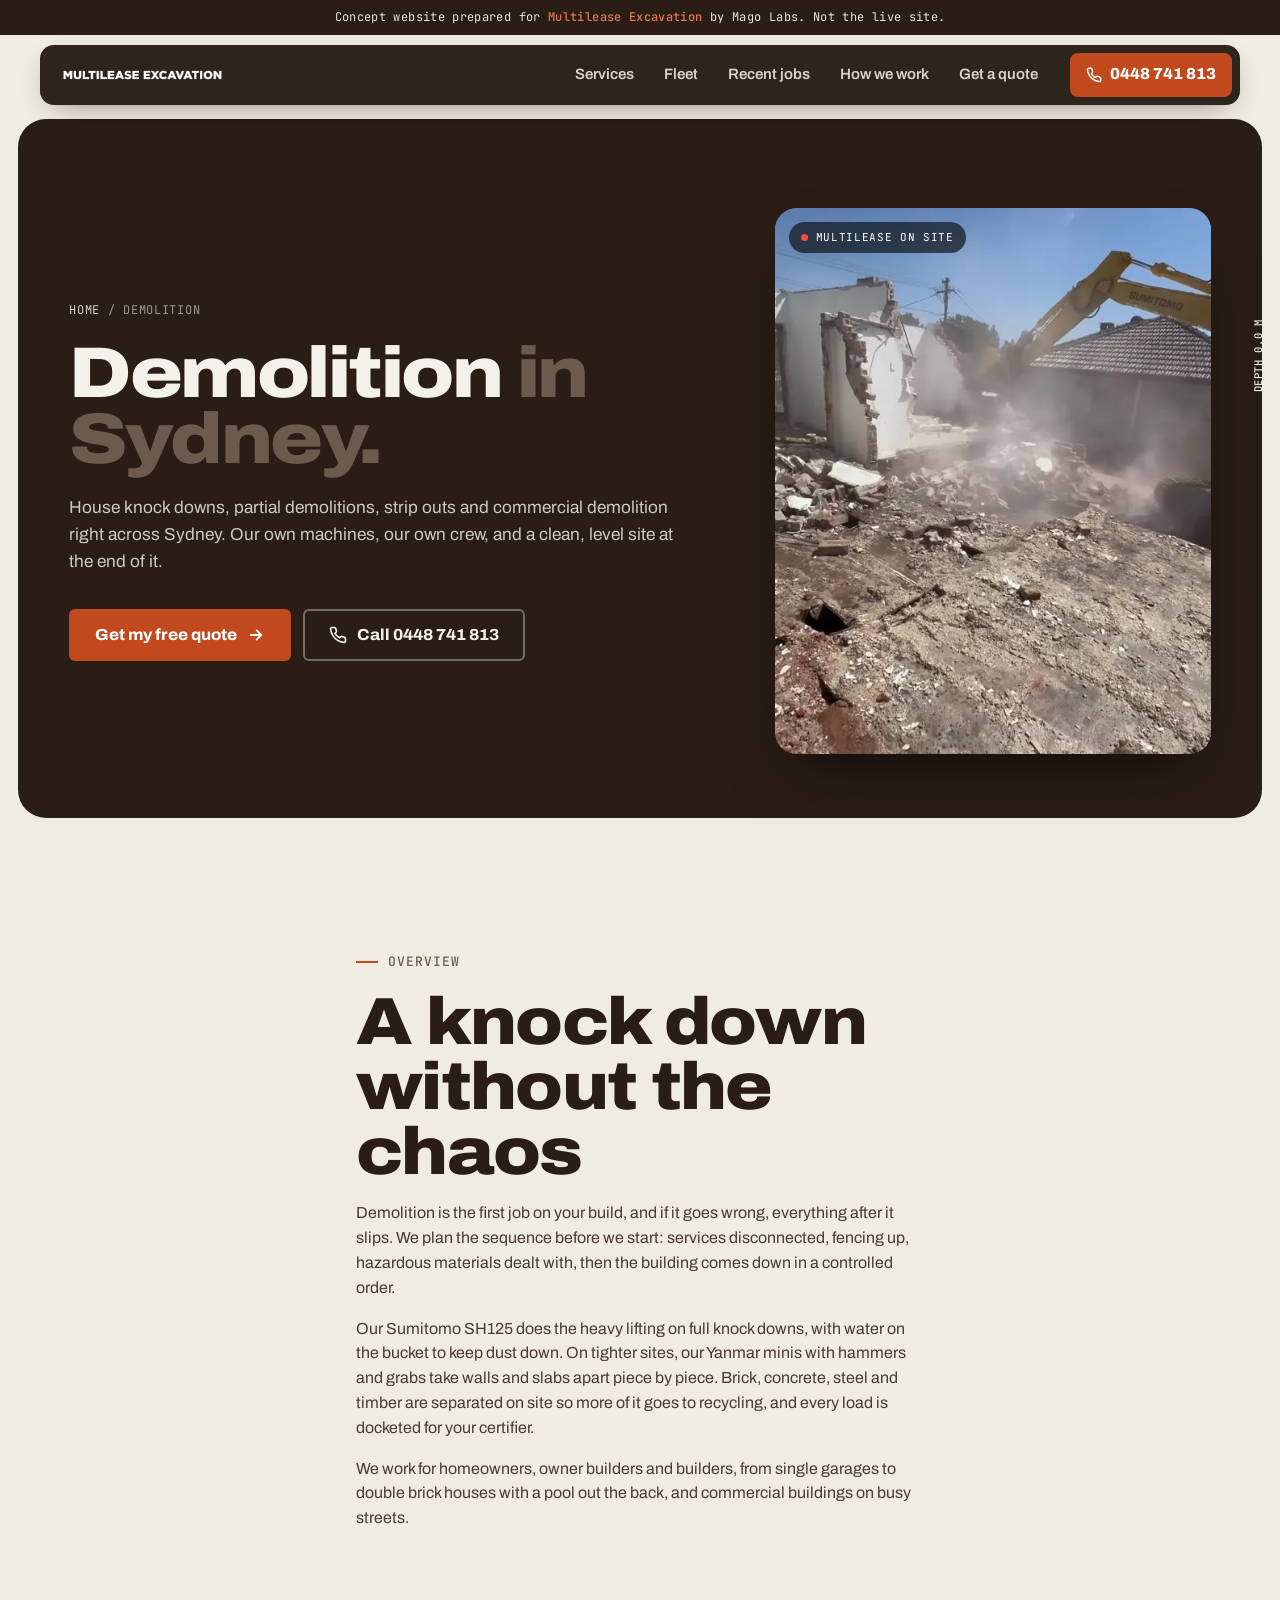
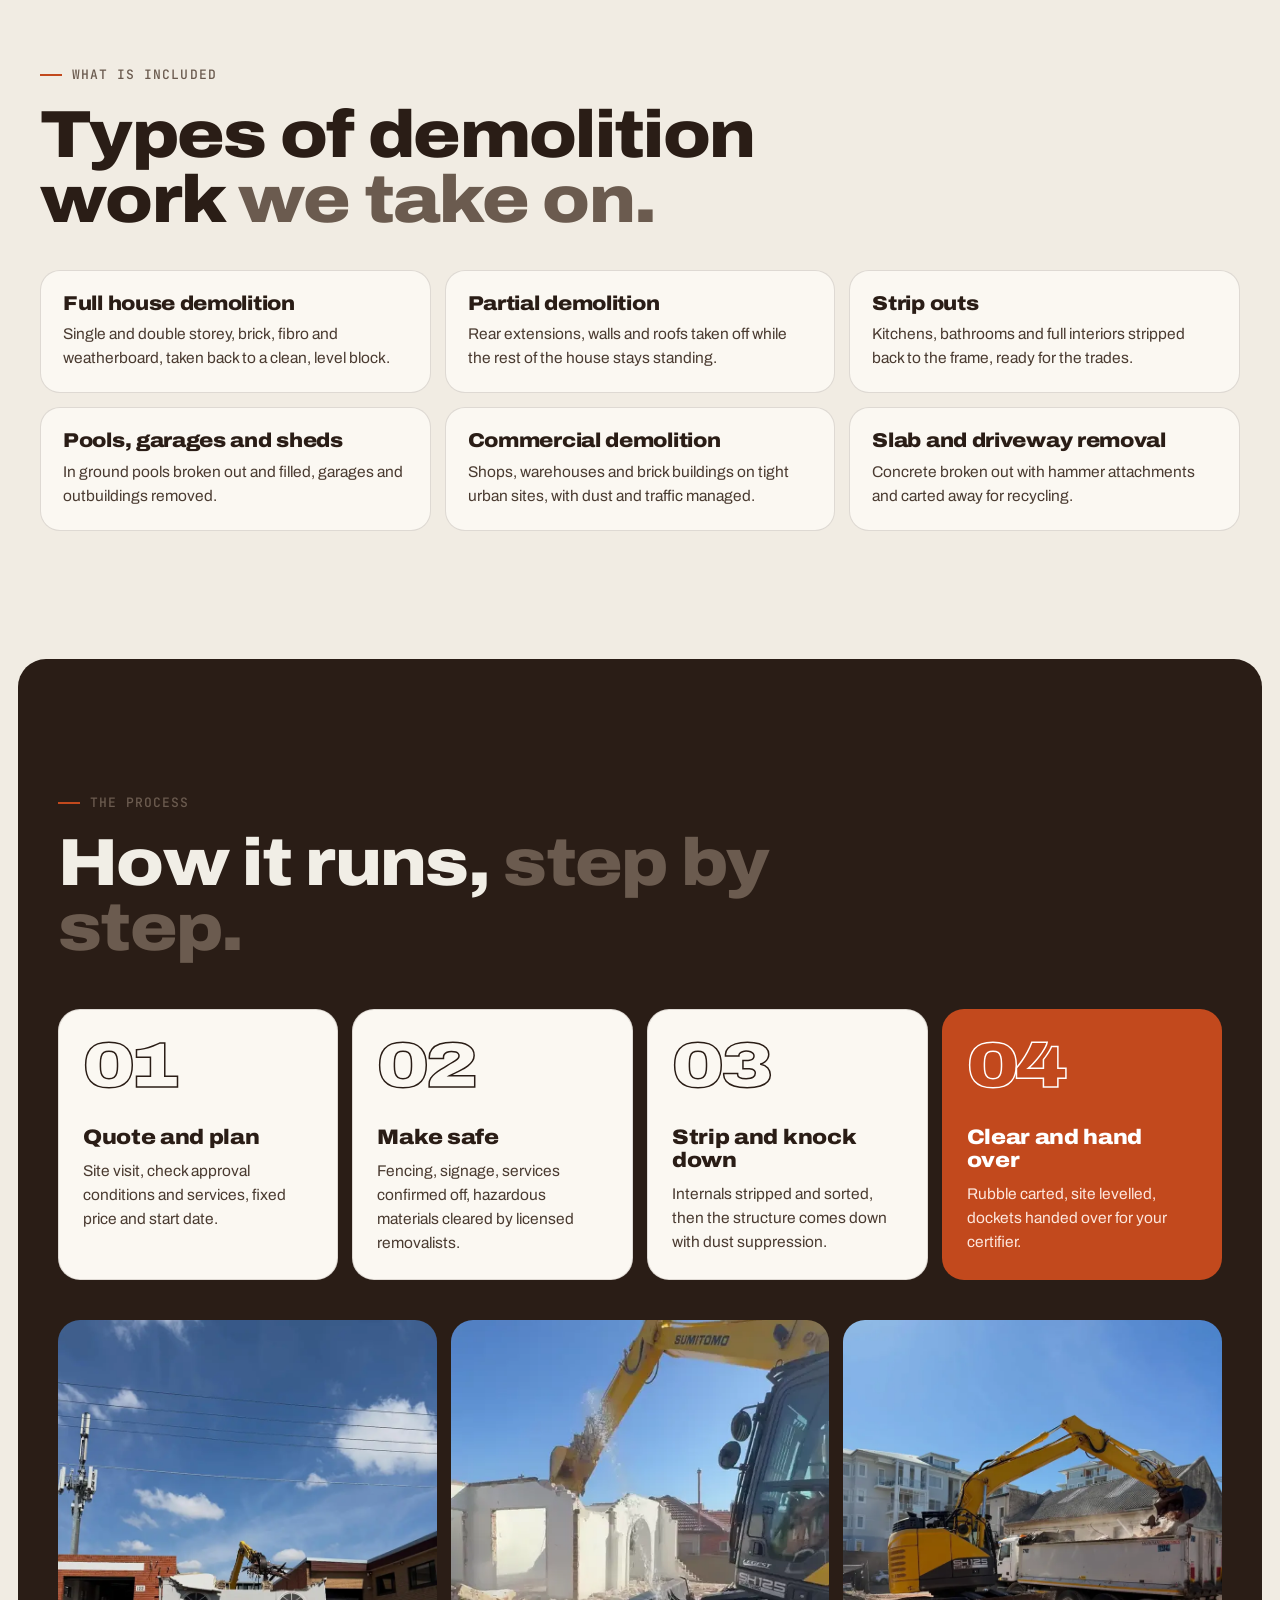
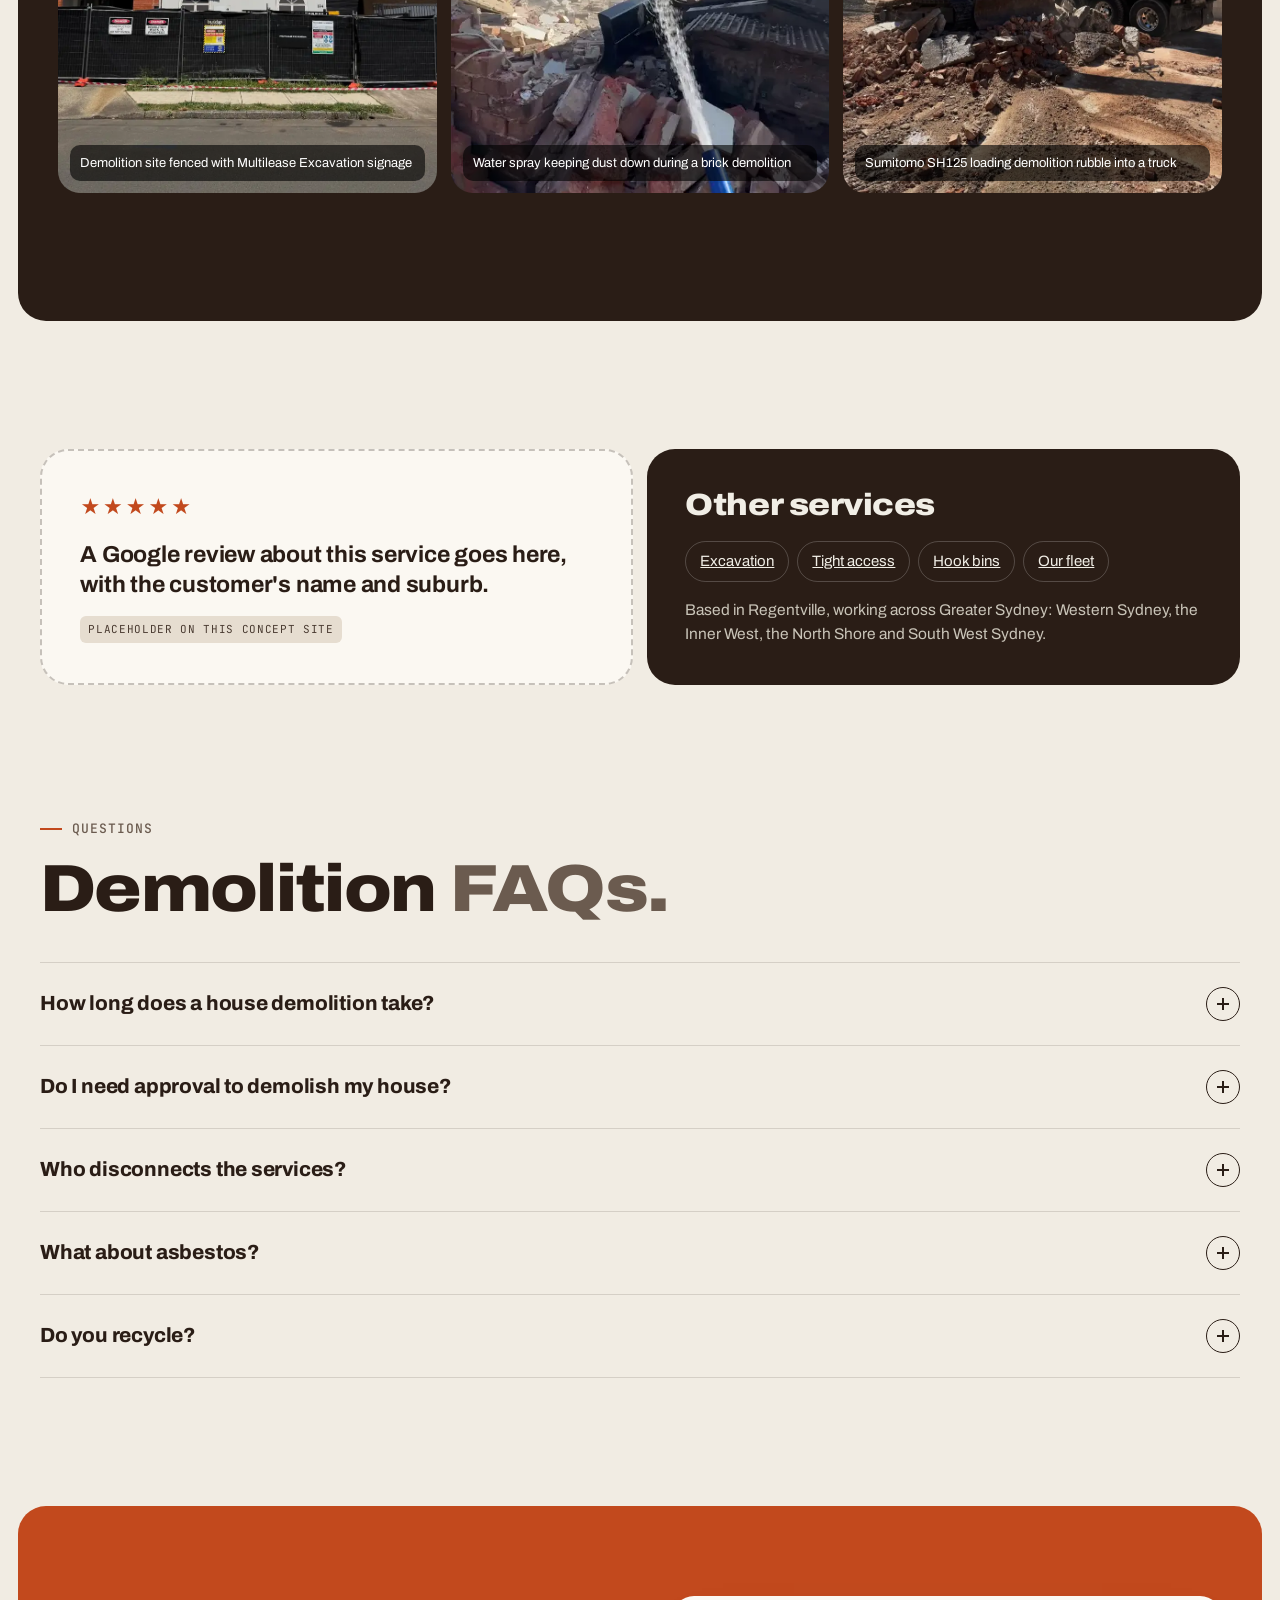
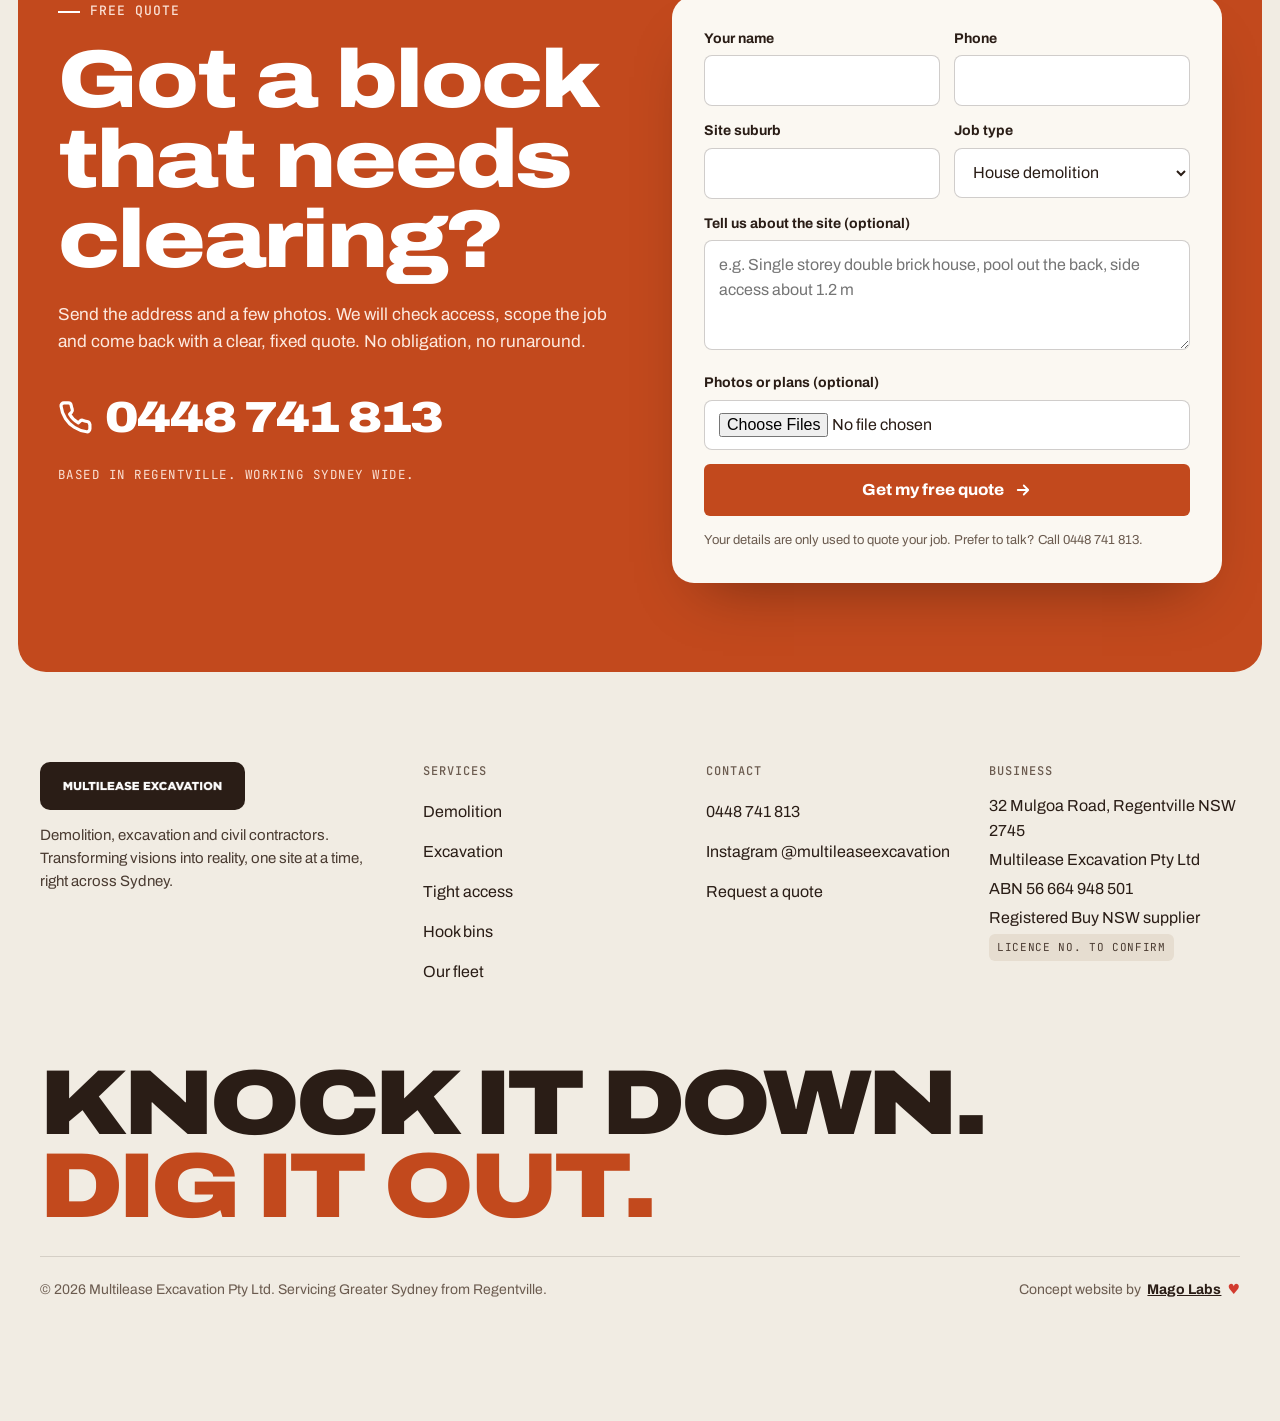
==== commit 7a9985ee: "Add social sharing image and tags, fix footer slogan - 1200x630 og-image.jpg with Open Graph and Twi" ====
--- a/demolition-sydney.html
+++ b/demolition-sydney.html
@@ -7,18 +7,28 @@
 <meta name="description" content="House, garage, pool and commercial demolition across Sydney. Strip outs, partial demos and full knock downs with our own machines, dust control and recycling. Free quote.">
 <meta name="robots" content="noindex, nofollow">
 <meta name="theme-color" content="#2a1d16">
+<link rel="canonical" href="https://multileaseexcavation.vercel.app/demolition-sydney.html">
 <meta property="og:type" content="website">
+<meta property="og:site_name" content="Multilease Excavation">
+<meta property="og:url" content="https://multileaseexcavation.vercel.app/demolition-sydney.html">
 <meta property="og:title" content="Demolition Sydney | House & Commercial Demolition | Multilease Excavation">
 <meta property="og:description" content="House, garage, pool and commercial demolition across Sydney. Strip outs, partial demos and full knock downs with our own machines, dust control and recycling. Free quote.">
-<meta property="og:image" content="media/sh125-loading.webp">
+<meta property="og:image" content="https://multileaseexcavation.vercel.app/og-image.jpg">
+<meta property="og:image:width" content="1200">
+<meta property="og:image:height" content="630">
+<meta property="og:image:alt" content="Multilease Excavation: Knock it down. Dig it out. Demolition and excavation in Sydney. Call 0448 741 813.">
 <meta property="og:locale" content="en_AU">
+<meta name="twitter:card" content="summary_large_image">
+<meta name="twitter:title" content="Demolition Sydney | House & Commercial Demolition | Multilease Excavation">
+<meta name="twitter:description" content="House, garage, pool and commercial demolition across Sydney. Strip outs, partial demos and full knock downs with our own machines, dust control and recycling. Free quote.">
+<meta name="twitter:image" content="https://multileaseexcavation.vercel.app/og-image.jpg">
 <link rel="icon" href="media/apple-touch-icon.png">
 <link rel="apple-touch-icon" href="media/apple-touch-icon.png">
 <link rel="preconnect" href="https://fonts.googleapis.com">
 <link rel="preconnect" href="https://fonts.gstatic.com" crossorigin>
 <link href="https://fonts.googleapis.com/css2?family=Archivo:wdth,wght@62..125,400..900&family=JetBrains+Mono:wght@500&display=swap" rel="stylesheet">
 <script>document.documentElement.classList.add('js')</script>
-<script type="application/ld+json">{"@context": "https://schema.org", "@type": "GeneralContractor", "name": "Multilease Excavation Pty Ltd", "alternateName": "Multilease Excavation", "description": "Sydney demolition and excavation contractor with its own fleet: house and commercial demolition, strip outs, bulk and tight access excavation, site clean up and hook bins.", "telephone": "+61 448 741 813", "image": "media/sh125-loading.webp", "logo": "media/logo-square.png", "address": {"@type": "PostalAddress", "streetAddress": "32 Mulgoa Road", "addressLocality": "Regentville", "addressRegion": "NSW", "postalCode": "2745", "addressCountry": "AU"}, "areaServed": [{"@type": "City", "name": "Sydney"}, "Penrith", "Western Sydney", "Inner West", "North Shore", "South West Sydney"], "identifier": {"@type": "PropertyValue", "propertyID": "ABN", "value": "56 664 948 501"}, "sameAs": ["https://www.instagram.com/multileaseexcavation/"], "knowsAbout": ["Demolition", "Excavation", "Tight access excavation", "Strip outs", "Site clean up", "Hook bins", "OSD tank excavation"]}</script>
+<script type="application/ld+json">{"@context": "https://schema.org", "@type": "GeneralContractor", "name": "Multilease Excavation Pty Ltd", "alternateName": "Multilease Excavation", "description": "Sydney demolition and excavation contractor with its own fleet: house and commercial demolition, strip outs, bulk and tight access excavation, site clean up and hook bins.", "telephone": "+61 448 741 813", "image": "https://multileaseexcavation.vercel.app/og-image.jpg", "url": "https://multileaseexcavation.vercel.app/", "logo": "https://multileaseexcavation.vercel.app/media/logo-square.png", "address": {"@type": "PostalAddress", "streetAddress": "32 Mulgoa Road", "addressLocality": "Regentville", "addressRegion": "NSW", "postalCode": "2745", "addressCountry": "AU"}, "areaServed": [{"@type": "City", "name": "Sydney"}, "Penrith", "Western Sydney", "Inner West", "North Shore", "South West Sydney"], "identifier": {"@type": "PropertyValue", "propertyID": "ABN", "value": "56 664 948 501"}, "sameAs": ["https://www.instagram.com/multileaseexcavation/"], "knowsAbout": ["Demolition", "Excavation", "Tight access excavation", "Strip outs", "Site clean up", "Hook bins", "OSD tank excavation"]}</script>
 <script type="application/ld+json">{"@context": "https://schema.org", "@type": "FAQPage", "mainEntity": [{"@type": "Question", "name": "How long does a house demolition take?", "acceptedAnswer": {"@type": "Answer", "text": "Most single houses come down and are carted away in a few days to a week once the site is made safe. Double brick, pools, slabs and tight access add time. We give you a start date and a realistic finish date in the quote."}}, {"@type": "Question", "name": "Do I need approval to demolish my house?", "acceptedAnswer": {"@type": "Answer", "text": "Usually yes. In NSW most demolitions need a DA or a complying development certificate. Your builder or certifier normally organises it, and we work to the conditions on that approval."}}, {"@type": "Question", "name": "Who disconnects the services?", "acceptedAnswer": {"@type": "Answer", "text": "Electricity, gas, water and sewer must be disconnected or capped before demolition. We tell you exactly what needs to be done and when, so nothing holds up the start date."}}, {"@type": "Question", "name": "What about asbestos?", "acceptedAnswer": {"@type": "Answer", "text": "Asbestos is removed by a licensed removalist under NSW rules before the main demolition, and a clearance certificate is issued. We have taken down asbestos garages and plan the job around it."}}, {"@type": "Question", "name": "Do you recycle?", "acceptedAnswer": {"@type": "Answer", "text": "Yes. Brick, concrete, steel, timber and green waste are separated on site wherever possible, so less goes to landfill."}}]}</script>
 <script type="application/ld+json">{"@context": "https://schema.org", "@type": "BreadcrumbList", "itemListElement": [{"@type": "ListItem", "position": 1, "name": "Home", "item": "index.html"}, {"@type": "ListItem", "position": 2, "name": "Demolition", "item": "demolition-sydney.html"}]}</script>
 <script type="application/ld+json">{"@context": "https://schema.org", "@type": "Service", "serviceType": "Demolition", "provider": {"@type": "GeneralContractor", "name": "Multilease Excavation Pty Ltd", "telephone": "+61 448 741 813"}, "areaServed": {"@type": "City", "name": "Sydney"}, "description": "House, garage, pool and commercial demolition across Sydney. Strip outs, partial demos and full knock downs with our own machines, dust control and recycling. Free quote."}</script>
@@ -345,7 +355,8 @@
 .foot-logo{background:var(--ink);display:inline-flex;border-radius:10px;padding:14px 18px}
 .foot-logo img{height:20px;width:auto}
 .foot-grid p{color:var(--ink-2);font-size:15px;margin-top:14px;max-width:36ch}
-.giant{font-weight:900;font-stretch:125%;letter-spacing:-.05em;line-height:.85;font-size:clamp(64px,13vw,220px);color:transparent;-webkit-text-stroke:1.5px rgba(42,29,22,.22);white-space:nowrap;margin-top:64px;will-change:transform}
+.giant{font-weight:900;font-stretch:120%;letter-spacing:-.045em;line-height:.9;font-size:clamp(30px,7.2vw,116px);color:var(--ink);margin-top:72px;white-space:nowrap}
+.giant span{color:var(--accent)}
 .legal{display:flex;flex-wrap:wrap;justify-content:space-between;gap:12px;margin-top:28px;padding-top:22px;border-top:1px solid var(--line);font-size:14px;color:var(--muted)}
 .legal a{color:var(--ink);font-weight:700}
 .credit{display:inline-flex;align-items:center;gap:6px}
@@ -525,7 +536,7 @@
         <li>Registered Buy NSW supplier</li>
         <li><span class="ph-note">Licence no. to confirm</span></li></ul></div>
     </div>
-    <div class="giant" aria-hidden="true">KNOCK IT DOWN. DIG IT OUT.</div>
+    <div class="giant" aria-hidden="true">KNOCK IT DOWN.<br><span>DIG IT OUT.</span></div>
     <div class="legal">
       <span>&copy; 2026 Multilease Excavation Pty Ltd. Servicing Greater Sydney from Regentville.</span>
       <span class="credit">Concept website by <a href="https://magolabs.in" target="_blank" rel="noopener">Mago Labs</a> <span class="beat" aria-hidden="true">&#9829;</span></span>
@@ -629,7 +640,7 @@
 
   /* depth gauge + footer parallax + mobile bar */
   var gauge=d.querySelector('.gauge'), lvl=gauge&&gauge.querySelector('.lvl'), val=gauge&&gauge.querySelector('.val');
-  var giant=d.querySelector('.giant'), mbar=d.querySelector('.mbar'), darks=[].slice.call(d.querySelectorAll('.hero,.band,.page-hero'));
+  var mbar=d.querySelector('.mbar'), darks=[].slice.call(d.querySelectorAll('.hero,.band,.page-hero'));
   var maxDepth=parseFloat(gauge?gauge.dataset.max:6)||6, t2=false;
   function onScroll(){
     t2=false;
@@ -638,7 +649,6 @@
       var mid=window.innerHeight/2, dark=darks.some(function(s){var r=s.getBoundingClientRect();return r.top<mid&&r.bottom>mid;});
       gauge.classList.toggle('on-dark',dark);}
     if(mbar) mbar.classList.toggle('show',y>window.innerHeight*0.6);
-    if(giant&&!reduce){var r=giant.getBoundingClientRect(); var q=Math.max(0,Math.min(1.5,(window.innerHeight-r.top)/window.innerHeight)); giant.style.transform='translateX('+(-q*8)+'%)';}
   }
   window.addEventListener('scroll',function(){if(!t2){t2=true;requestAnimationFrame(onScroll);}},{passive:true});
   onScroll();
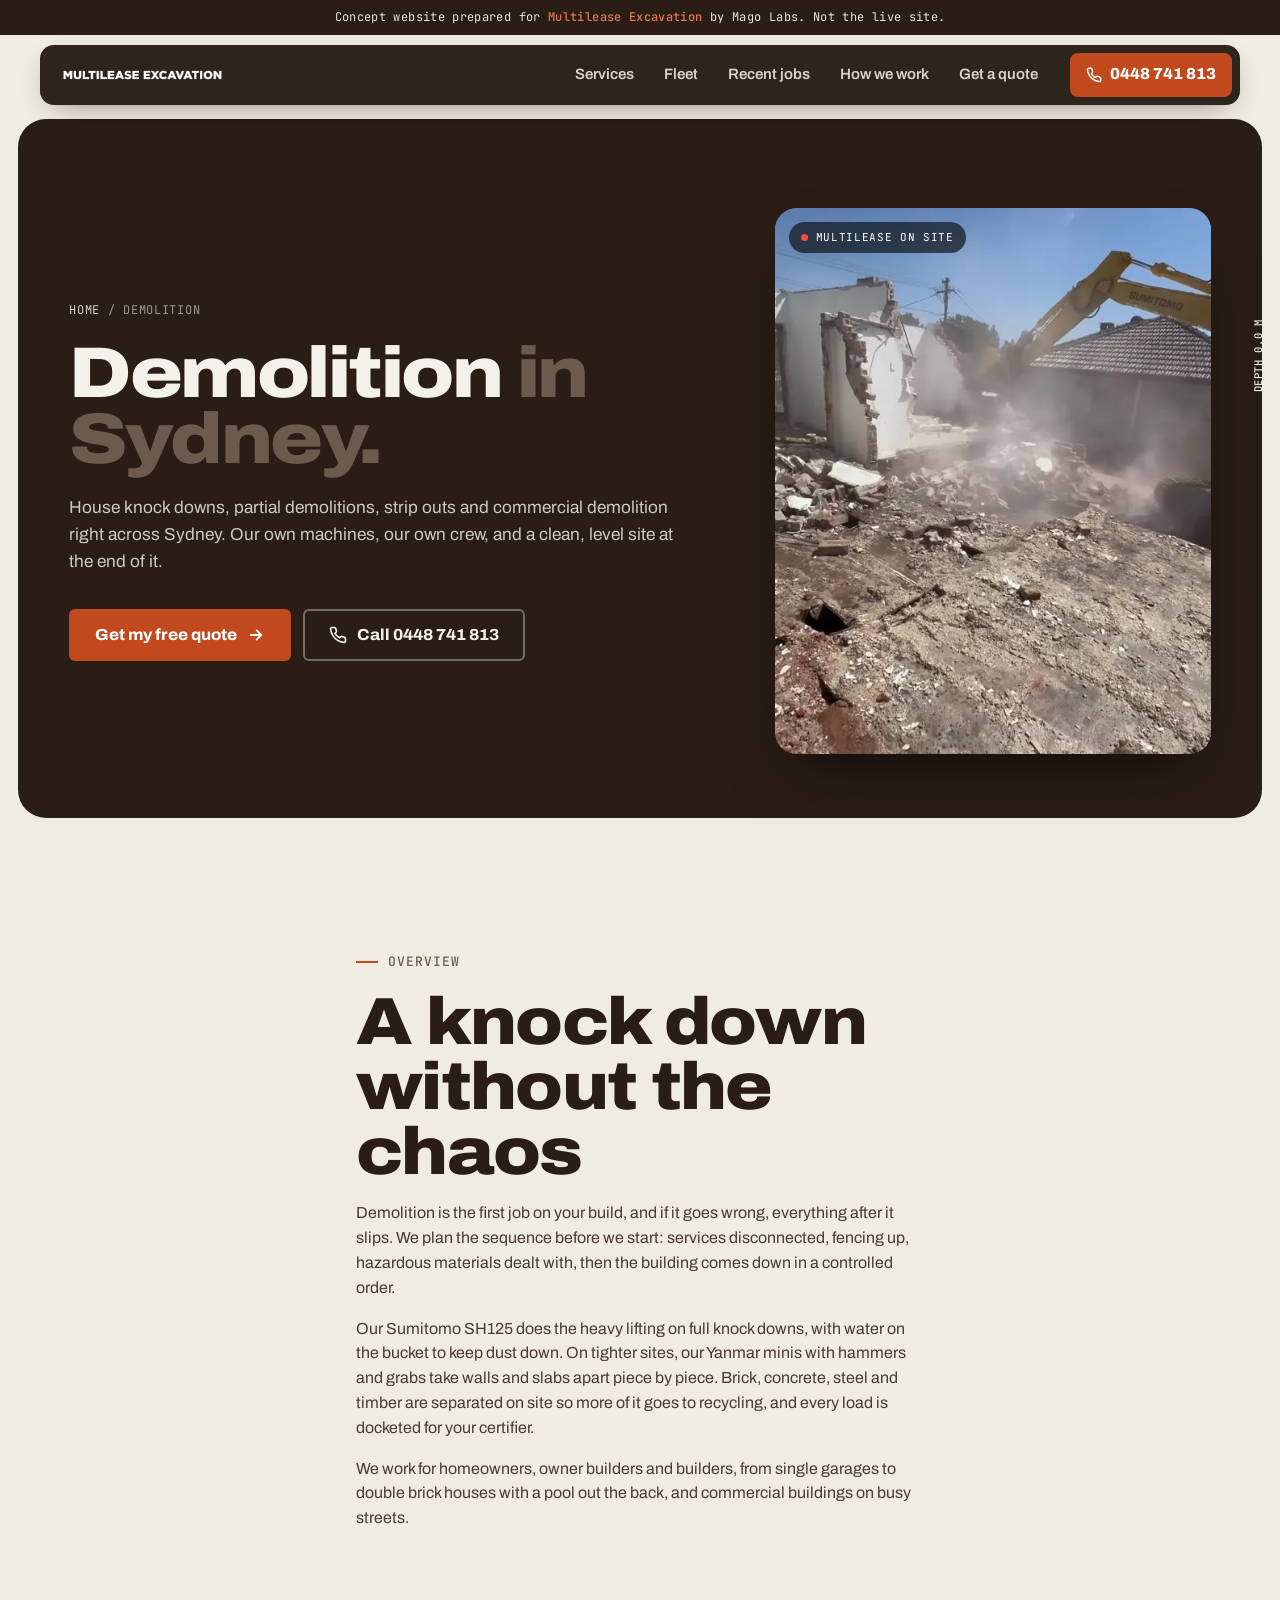
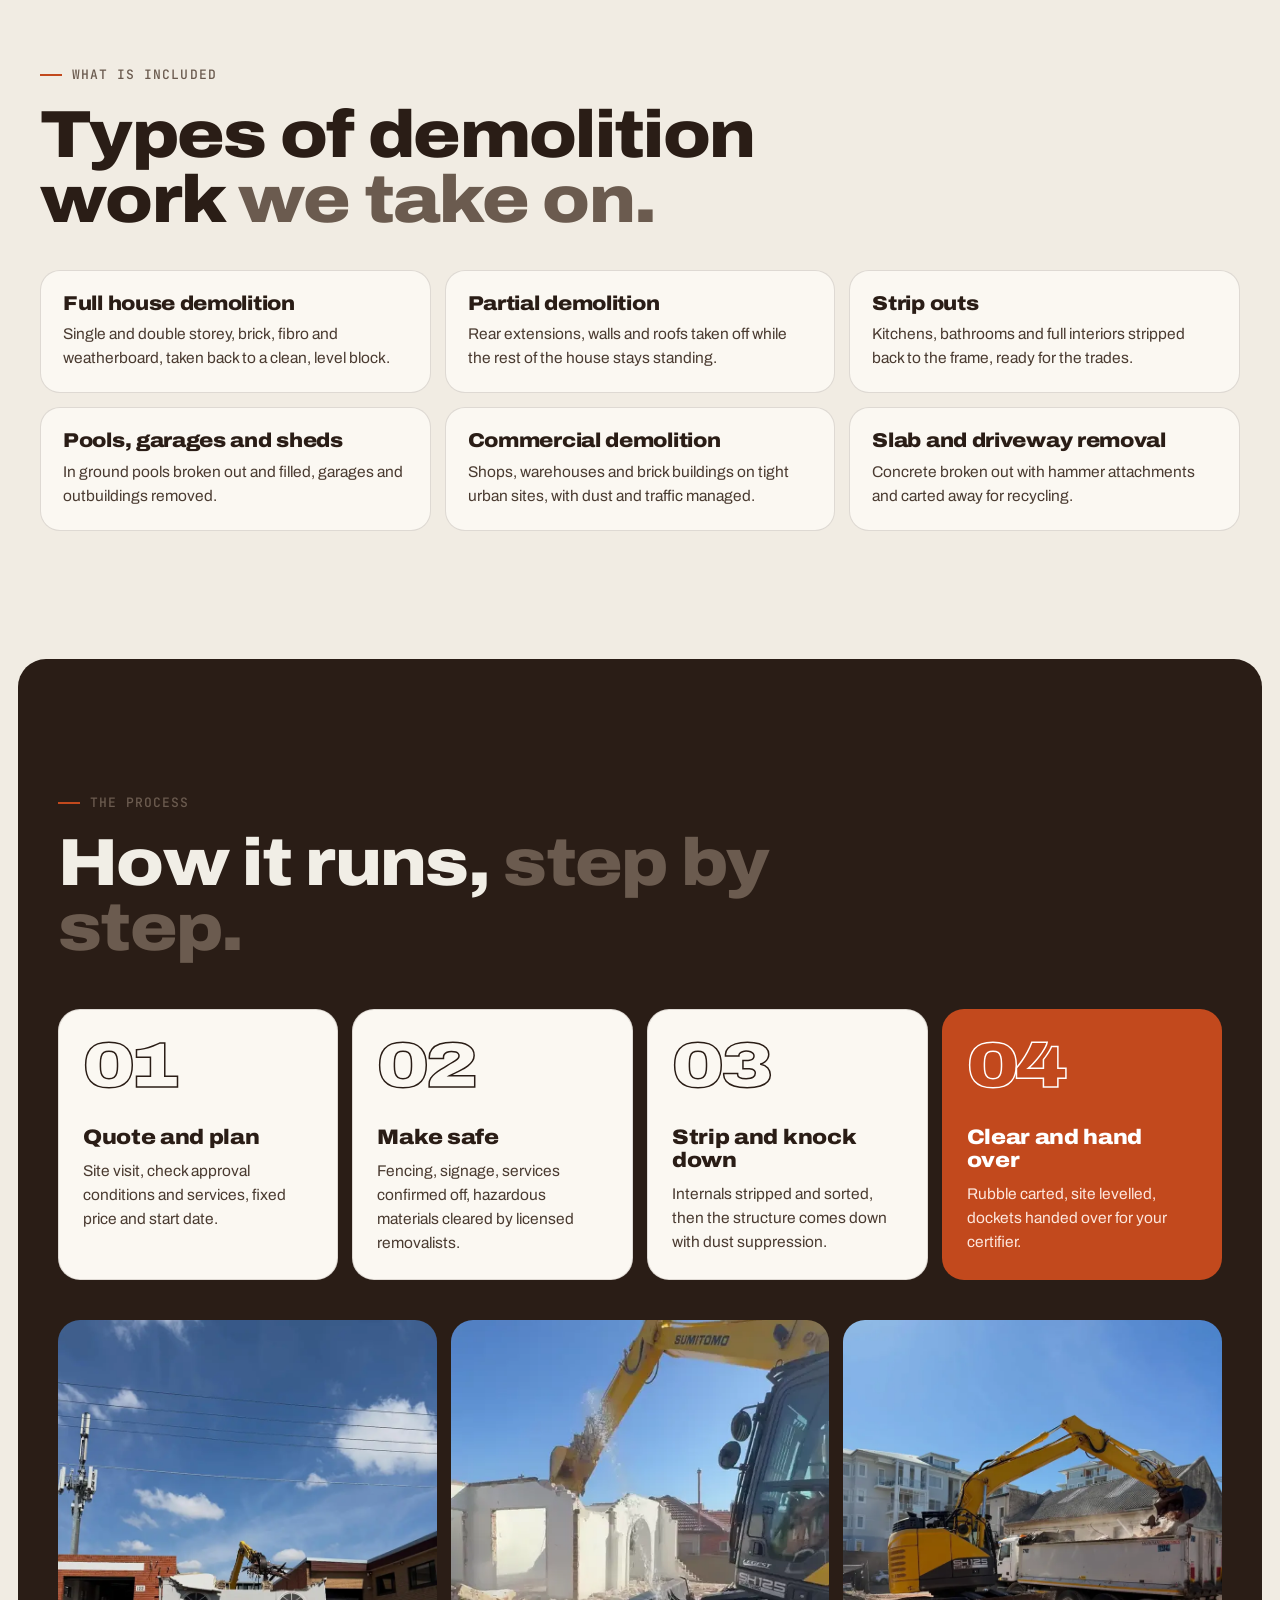
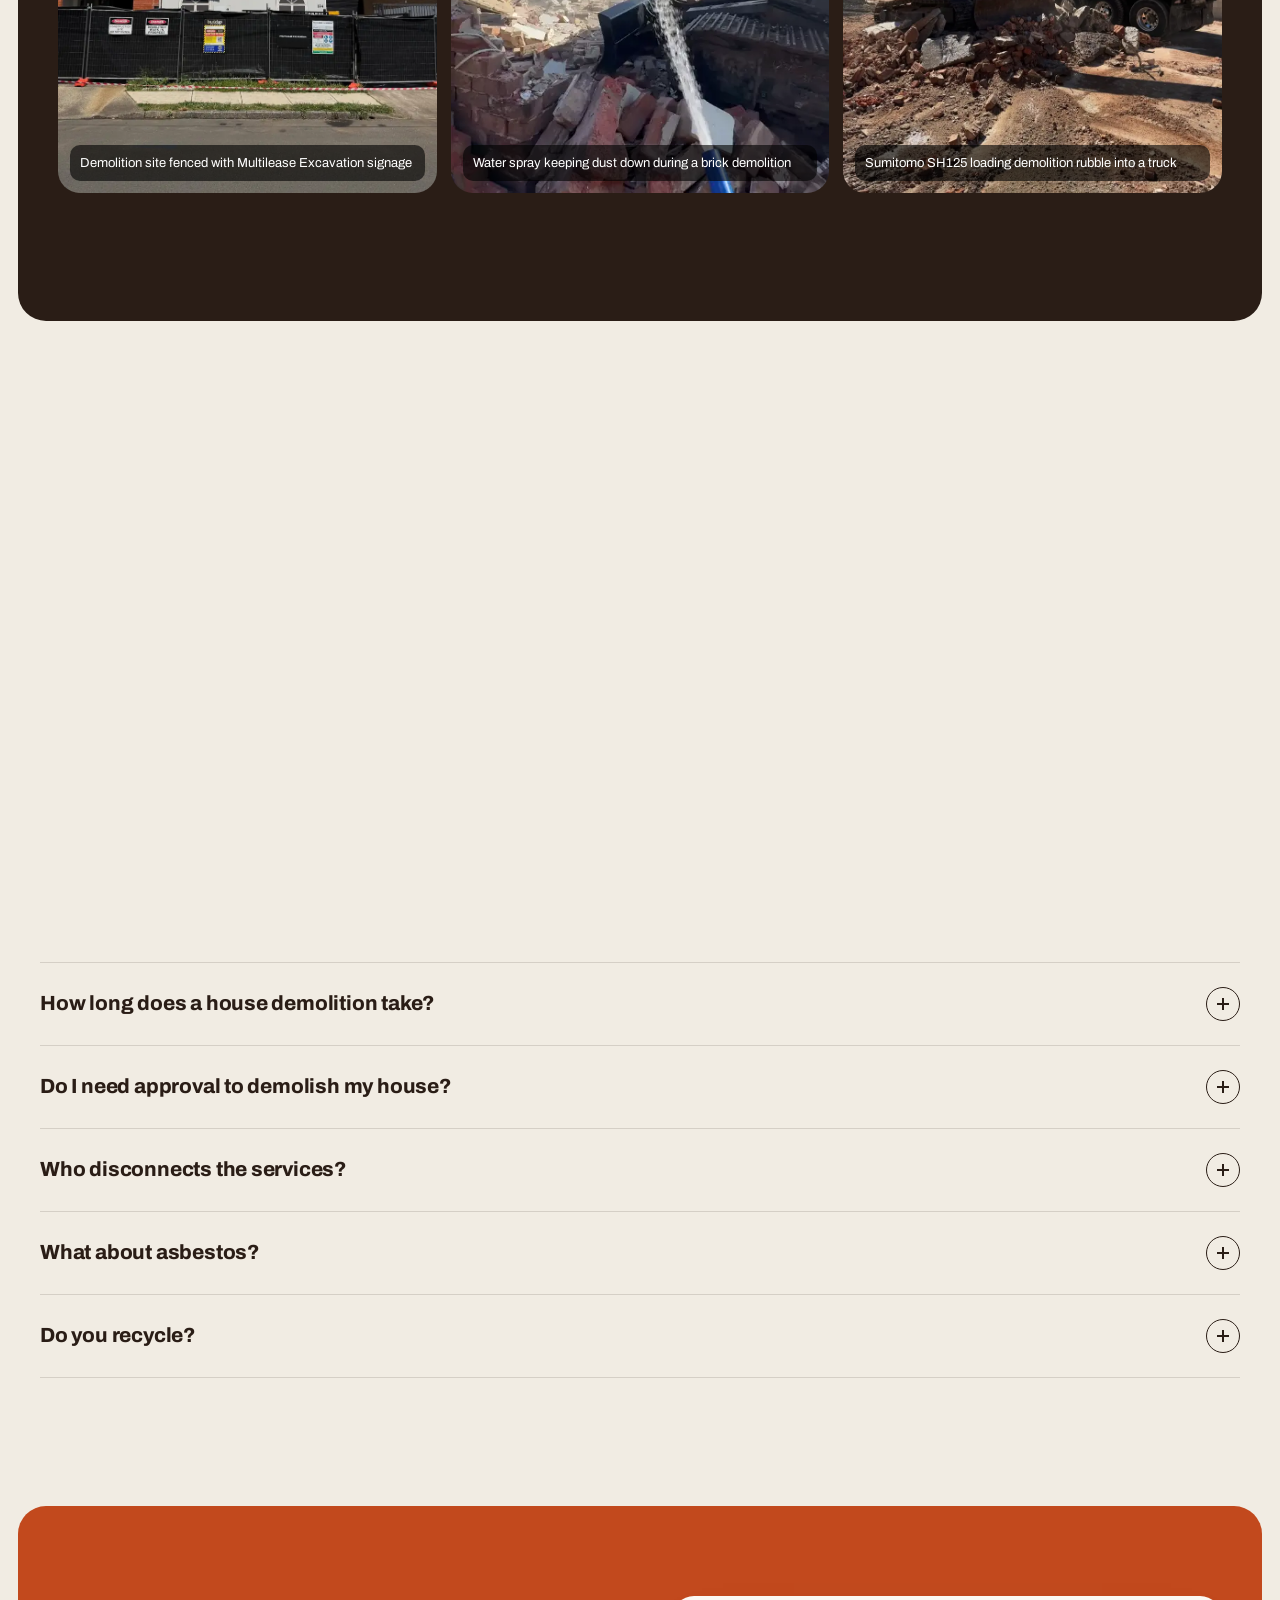
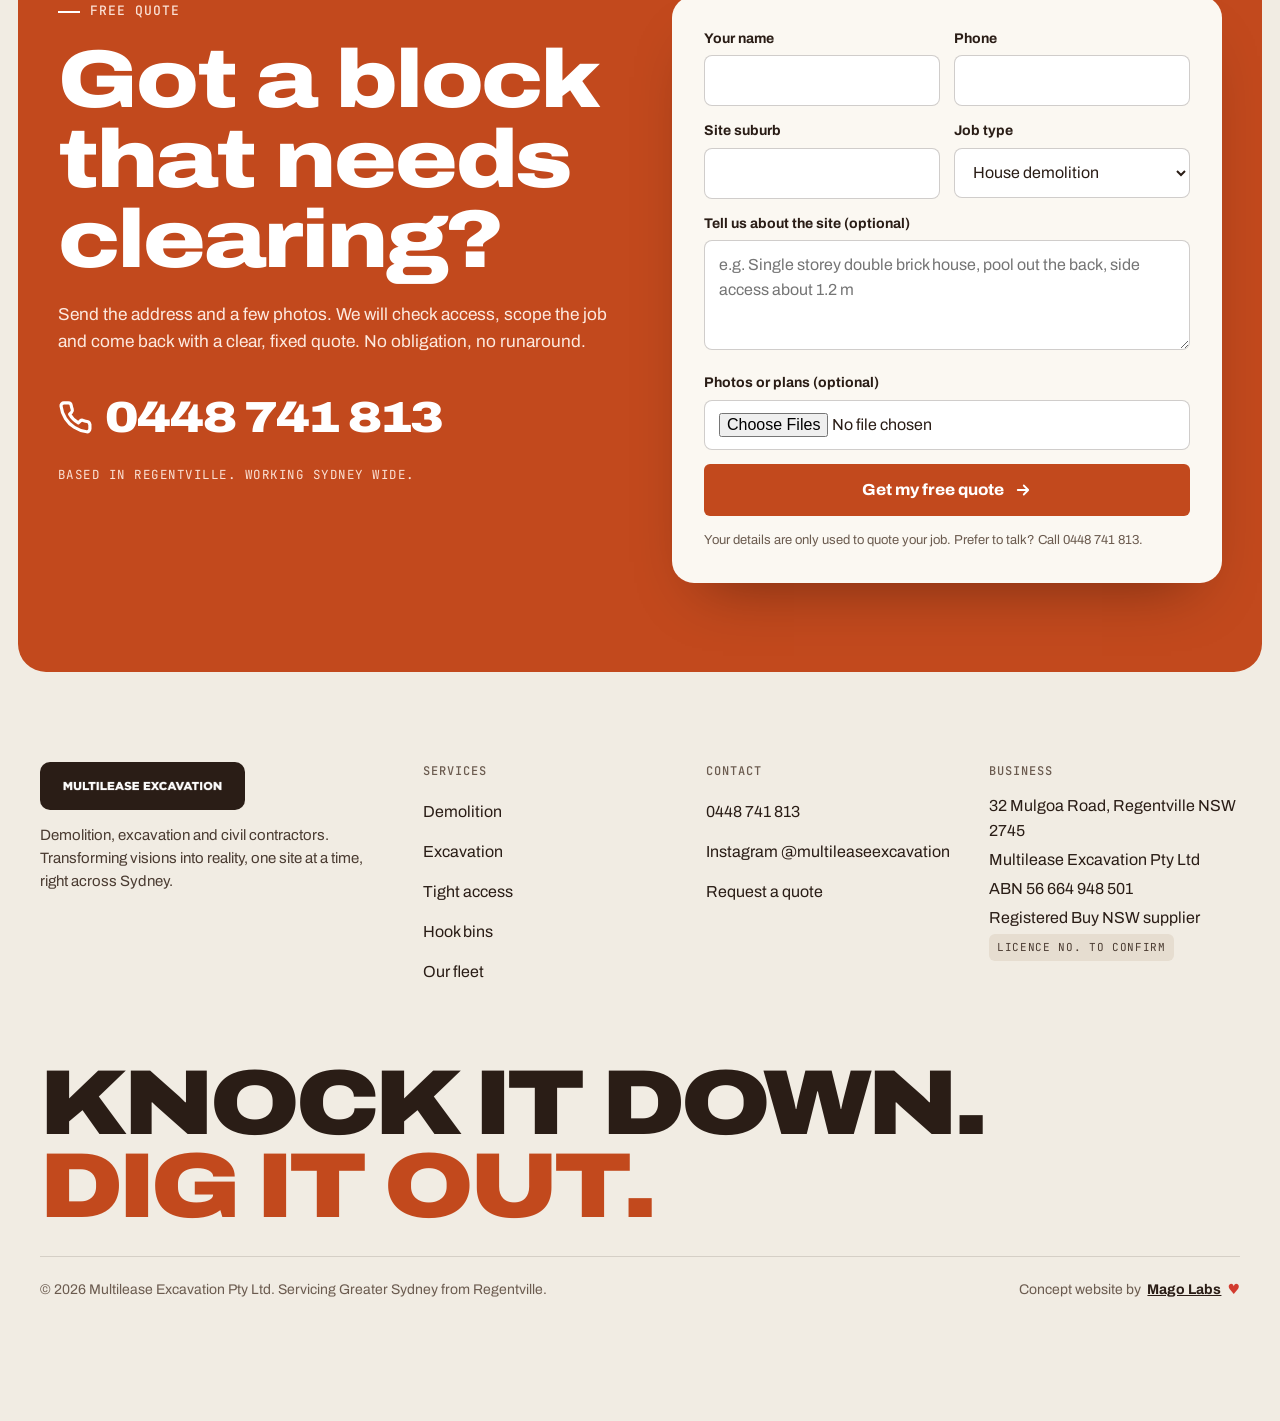
==== commit c3e971d6: "Replace favicon with a readable M mark from the Multilease logo favicon.ico (16/32/48), 32/192/512 P" ====
--- a/demolition-sydney.html
+++ b/demolition-sydney.html
@@ -22,8 +22,11 @@
 <meta name="twitter:title" content="Demolition Sydney | House & Commercial Demolition | Multilease Excavation">
 <meta name="twitter:description" content="House, garage, pool and commercial demolition across Sydney. Strip outs, partial demos and full knock downs with our own machines, dust control and recycling. Free quote.">
 <meta name="twitter:image" content="https://multileaseexcavation.vercel.app/og-image.jpg">
-<link rel="icon" href="media/apple-touch-icon.png">
+<link rel="icon" href="favicon.ico" sizes="48x48">
+<link rel="icon" type="image/png" sizes="32x32" href="media/icon-32.png">
+<link rel="icon" type="image/png" sizes="192x192" href="media/icon-192.png">
 <link rel="apple-touch-icon" href="media/apple-touch-icon.png">
+<link rel="manifest" href="site.webmanifest">
 <link rel="preconnect" href="https://fonts.googleapis.com">
 <link rel="preconnect" href="https://fonts.gstatic.com" crossorigin>
 <link href="https://fonts.googleapis.com/css2?family=Archivo:wdth,wght@62..125,400..900&family=JetBrains+Mono:wght@500&display=swap" rel="stylesheet">
